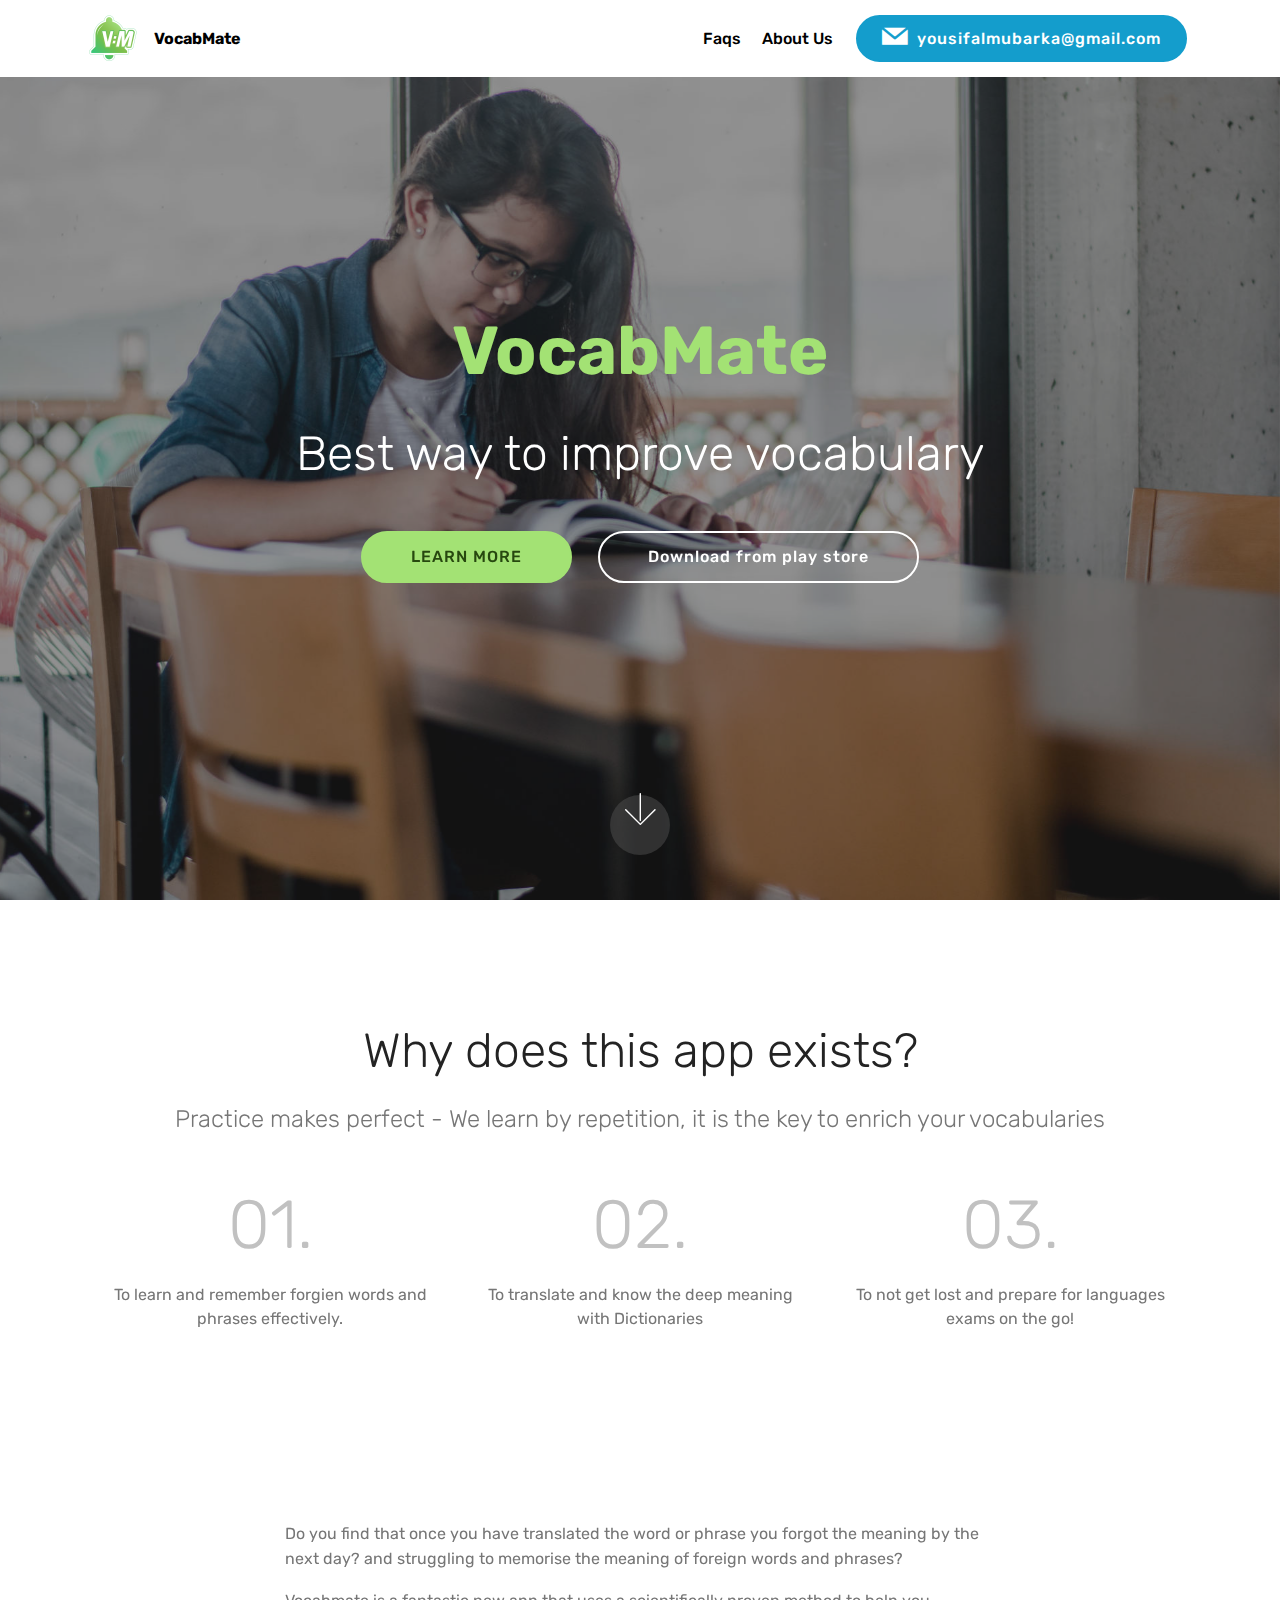
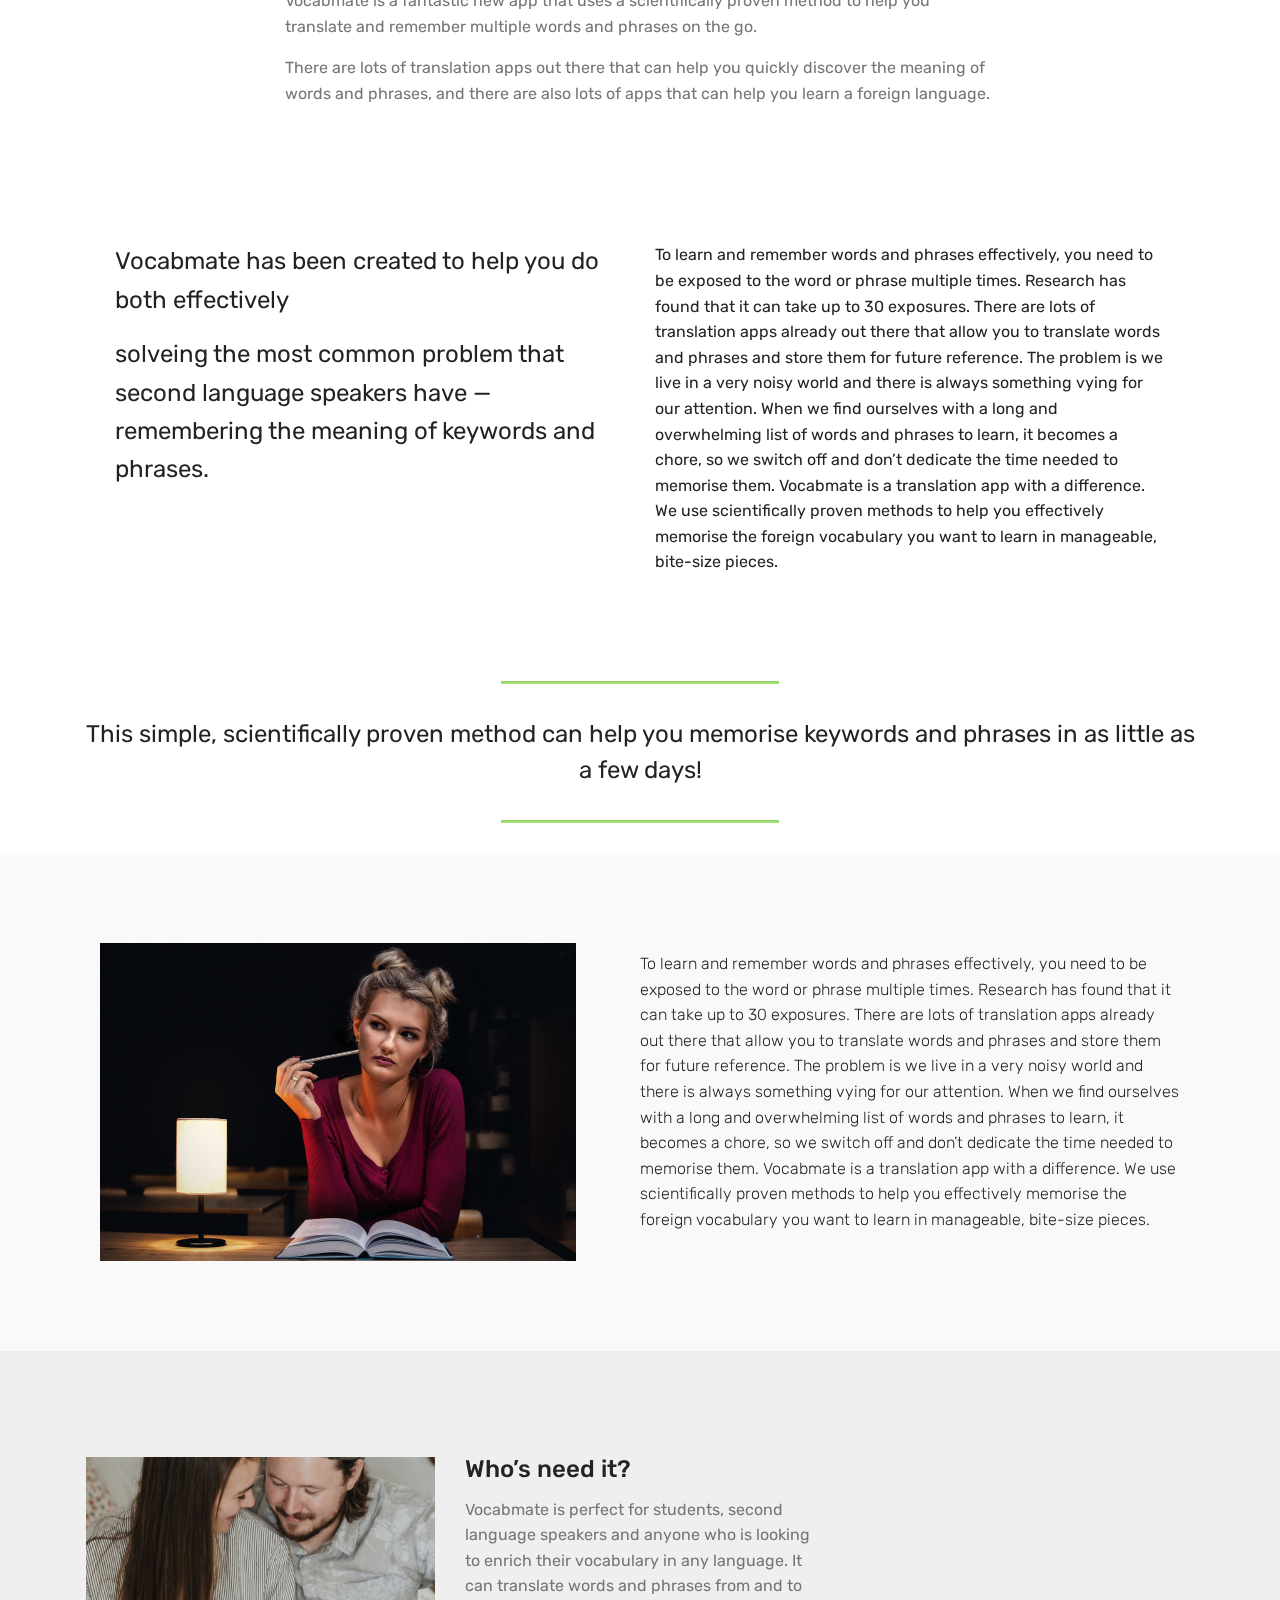
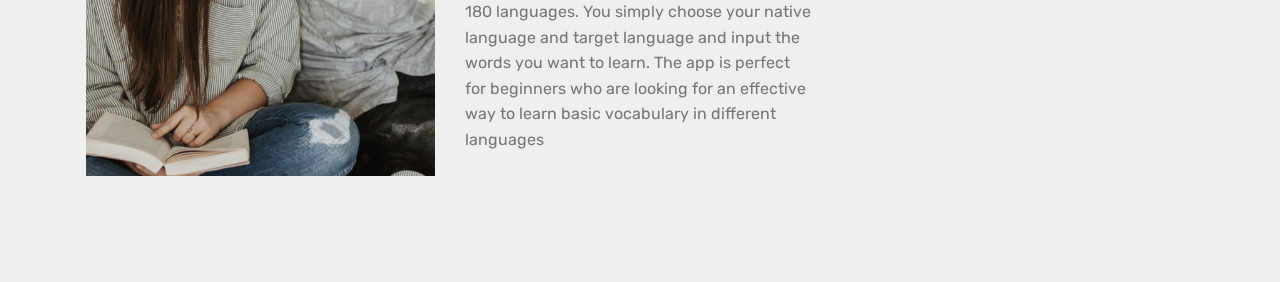
==== index.html @ afb1852d "create github pages" ====
<!DOCTYPE html>
<html  >
<head>
  <!-- Site made with Mobirise Website Builder v4.10.1, https://mobirise.com -->
  <meta charset="UTF-8">
  <meta http-equiv="X-UA-Compatible" content="IE=edge">
  <meta name="generator" content="Mobirise v4.10.1, mobirise.com">
  <meta name="viewport" content="width=device-width, initial-scale=1, minimum-scale=1">
  <link rel="shortcut icon" href="assets/images/newlogo-2-128x128.png" type="image/x-icon">
  <meta name="description" content="Translate faster, learn English phrases & basic vocabulary of any language">
  
  <title>VocabMate: Best way to improve vocabulary</title>
  <link rel="stylesheet" href="assets/web/assets/mobirise-icons/mobirise-icons.css">
  <link rel="stylesheet" href="assets/tether/tether.min.css">
  <link rel="stylesheet" href="assets/bootstrap/css/bootstrap.min.css">
  <link rel="stylesheet" href="assets/bootstrap/css/bootstrap-grid.min.css">
  <link rel="stylesheet" href="assets/bootstrap/css/bootstrap-reboot.min.css">
  <link rel="stylesheet" href="assets/socicon/css/styles.css">
  <link rel="stylesheet" href="assets/dropdown/css/style.css">
  <link rel="stylesheet" href="assets/theme/css/style.css">
  <link rel="stylesheet" href="assets/mobirise/css/mbr-additional.css" type="text/css">
  
  
  
</head>
<body>

<!-- Google Analytics -->
<!-- Global site tag (gtag.js) - Google Analytics -->
<script async src="https://www.googletagmanager.com/gtag/js?id=UA-137379575-2"></script>
<script>
  window.dataLayer = window.dataLayer || [];
  function gtag(){dataLayer.push(arguments);}
  gtag('js', new Date());

  gtag('config', 'UA-137379575-2');
</script>

<!-- Facebook Pixel Code -->
<script>
  !function(f,b,e,v,n,t,s)
  {if(f.fbq)return;n=f.fbq=function(){n.callMethod?
  n.callMethod.apply(n,arguments):n.queue.push(arguments)};
  if(!f._fbq)f._fbq=n;n.push=n;n.loaded=!0;n.version='2.0';
  n.queue=[];t=b.createElement(e);t.async=!0;
  t.src=v;s=b.getElementsByTagName(e)[0];
  s.parentNode.insertBefore(t,s)}(window, document,'script',
  'https://connect.facebook.net/en_US/fbevents.js');
  fbq('init', '296593367903363');
  fbq('track', 'PageView');
</script>
<noscript><img height="1" width="1" style="display:none"
  src="https://www.facebook.com/tr?id=296593367903363&ev=PageView&noscript=1"
/></noscript>
<!-- End Facebook Pixel Code -->
<!-- /Google Analytics -->


  <section class="menu cid-rrPSeoDRqr" once="menu" id="menu2-1">

    

    <nav class="navbar navbar-expand beta-menu navbar-dropdown align-items-center navbar-fixed-top navbar-toggleable-sm">
        <button class="navbar-toggler navbar-toggler-right" type="button" data-toggle="collapse" data-target="#navbarSupportedContent" aria-controls="navbarSupportedContent" aria-expanded="false" aria-label="Toggle navigation">
            <div class="hamburger">
                <span></span>
                <span></span>
                <span></span>
                <span></span>
            </div>
        </button>
        <div class="menu-logo">
            <div class="navbar-brand">
                <span class="navbar-logo">
                    <a href="https://mobirise.co">
                        <img src="assets/images/newlogo-2-122x122.png" alt="Mobirise" title="" style="height: 3.8rem;">
                    </a>
                </span>
                <span class="navbar-caption-wrap"><a class="navbar-caption text-black display-4" href="https://mobirise.co">VocabMate</a></span>
            </div>
        </div>
        <div class="collapse navbar-collapse" id="navbarSupportedContent">
            <ul class="navbar-nav nav-dropdown" data-app-modern-menu="true"><li class="nav-item">
                    <a class="nav-link link text-black display-4" href="https://mobirise.co">Faqs</a>
                </li>
                <li class="nav-item">
                    <a class="nav-link link text-black display-4" href="https://mobirise.co">
                        About Us
                    </a>
                </li></ul>
            <div class="navbar-buttons mbr-section-btn"><a class="btn btn-sm btn-primary display-4" href="tel:+1-234-567-8901"><span class="socicon socicon-mail mbr-iconfont mbr-iconfont-btn"></span>
                    
                    yousifalmubarka@gmail.com</a></div>
        </div>
    </nav>
</section>

<section class="engine"><a href="https://mobirise.info/x">css templates</a></section><section class="cid-rrPScgu61J mbr-fullscreen mbr-parallax-background" id="header2-0">

    

    <div class="mbr-overlay" style="opacity: 0.5; background-color: rgb(35, 35, 35);"></div>

    <div class="container align-center">
        <div class="row justify-content-md-center">
            <div class="mbr-white col-md-10">
                <h1 class="mbr-section-title mbr-bold pb-3 mbr-fonts-style display-1">
                    VocabMate</h1>
                
                <p class="mbr-text pb-3 mbr-fonts-style display-2">Best way to improve vocabulary</p>
                <div class="mbr-section-btn"><a class="btn btn-md btn-secondary display-4" href="index.html#counters6-2">LEARN MORE</a> 
                    <a class="btn btn-md btn-white-outline display-4" href="https://play.google.com/store/apps/details?id=mubareka.com.wordsmemorization">Download from play store</a></div>
            </div>
        </div>
    </div>
    <div class="mbr-arrow hidden-sm-down" aria-hidden="true">
        <a href="#next">
            <i class="mbri-down mbr-iconfont"></i>
        </a>
    </div>
</section>

<section class="counters6 counters cid-rrPTfVZOiH" id="counters6-2">

    

    

    <div class="container pt-4 mt-2">
        <h2 class="mbr-section-title pb-3 align-center mbr-fonts-style display-2">Why does this app exists?</h2>
        <h3 class="mbr-section-subtitle pb-5 align-center mbr-fonts-style display-5">Practice makes perfect - We learn by repetition, it is the key to enrich your vocabularies</h3>
        <div>
                <div class="cards-container">
                    <div class="card col-12 col-md-6 col-lg-4 pb-md-4">
                        <div class="panel-item align-center">
                            <div class="card-img pb-3">
                                <h3 class="img-text mbr-fonts-style display-1">01.</h3>
                            </div>
                            <div class="card-text">
                                
                                <p class="mbr-content-text mbr-fonts-style display-7">
                                    To learn and remember forgien words and phrases effectively.</p>
                            </div>
                        </div>
                    </div>
                    <div class="card col-12 col-md-6 col-lg-4 pb-md-4">
                        <div class="panel-item align-center">
                            <div class="card-img pb-3">
                                <h3 class="img-text mbr-fonts-style display-1">02.</h3>
                            </div>
                            <div class="card-text">
                                
                                <p class="mbr-content-text mbr-fonts-style display-7">
                                    To translate and know the deep meaning<br>with Dictionaries</p>
                            </div>
                        </div>
                    </div>
                    <div class="card col-12 col-md-6 col-lg-4 last-child">
                        <div class="panel-item align-center">
                            <div class="card-img pb-3">
                                <h3 class="img-text mbr-fonts-style display-1">03.</h3>
                            </div>
                            <div class="card-text">
                                
                                <p class="mbr-content-text mbr-fonts-style display-7">
                                        To not get lost and prepare for languages exams on the go!</p>
                            </div>
                        </div>
                    </div>
                    
                </div>
            </div>
    </div>
</section>

<section class="mbr-section article content1 cid-rrPVgdJCgh" id="content1-5">
    
     

    <div class="container">
        <div class="media-container-row">
            <div class="mbr-text col-12 mbr-fonts-style display-7 col-md-8"><p>Do you find that once you have translated the word or phrase you forgot the meaning by the next day? and struggling to memorise the meaning of foreign words and phrases?
</p><p><span style="font-size: 1rem;">Vocabmate is a fantastic new app that uses a scientifically proven method to help you translate and remember multiple words and phrases on the go.&nbsp;</span><br></p><p><span style="font-size: 1rem;">There are lots of translation apps out there that can help you quickly discover the meaning of words and phrases, and there are also lots of apps that can help you learn a foreign language.</span><br></p></div>
        </div>
    </div>
</section>

<section class="mbr-section article content3 cid-rrPV7angX1" id="content3-4">
      
     

    <div class="container">
        <div class="media-container-row">
            <div class="row col-12 col-md-12">
                <div class="col-12 mbr-text mbr-fonts-style col-md-6 display-5">
                     <p>Vocabmate has been created to help you do both effectively</p><p>solveing the most common problem that second language speakers have — remembering the meaning of keywords and phrases.</p>
                </div>
                <div class="col-12 mbr-text mbr-fonts-style display-7 col-md-6">
                     <p>To learn and remember words and phrases effectively, you need to be exposed to the word or phrase multiple times. Research has found that it can take up to 30 exposures. There are lots of translation apps already out there that allow you to translate words and phrases and store them for future reference. The problem is we live in a very noisy world and there is always something vying for our attention. When we find ourselves with a long and overwhelming list of words and phrases to learn, it becomes a chore, so we switch off and don’t dedicate the time needed to memorise them. Vocabmate is a translation app with a difference. We use scientifically proven methods to help you effectively memorise the foreign vocabulary you want to learn in manageable, bite-size pieces.</p>
                </div>
                
            </div>
        </div>
    </div>
</section>

<section class="mbr-section article content9 cid-rrPWnDXiAN" id="content9-6">
    
     

    <div class="container">
        <div class="inner-container" style="width: 100%;">
            <hr class="line" style="width: 25%;">
            <div class="section-text align-center mbr-fonts-style display-5">This simple, scientifically proven method can help you memorise keywords and phrases in as little as a few days!</div>
            <hr class="line" style="width: 25%;">
        </div>
        </div>
</section>

<section class="services2 cid-rrPWUv7jaE" id="services2-8">
    <!---->
    
    <!---->
    <!--Overlay-->
    
    <!--Container-->
    <div class="container">
        <div class="col-md-12">
            <div class="media-container-row">
                <div class="mbr-figure" style="width: 50%;">
                    <img src="assets/images/andrey-zvyagintsev-1330872-unsplash-952x635.jpg" alt="Mobirise" title="">
                </div>
                <div class="align-left aside-content">
                    
                    <div class="mbr-section-text">
                        <p class="mbr-text text1 pt-2 mbr-light mbr-fonts-style display-7">
                            To learn and remember words and phrases effectively, you need to be exposed to the word or phrase multiple times. Research has found that it can take up to 30 exposures. There are lots of translation apps already out there that allow you to translate words and phrases and store them for future reference. The problem is we live in a very noisy world and there is always something vying for our attention. When we find ourselves with a long and overwhelming list of words and phrases to learn, it becomes a chore, so we switch off and don’t dedicate the time needed to memorise them. Vocabmate is a translation app with a difference. We use scientifically proven methods to help you effectively memorise the foreign vocabulary you want to learn in manageable, bite-size pieces.
                        </p>
                        
                    </div>
                    <!--Btn-->
                    
                </div>
            </div>
        </div>
    </div>
</section>

<section class="services4 cid-rrPXh51bYm" xmlns="http://www.w3.org/1999/html" id="services4-9">
    <!---->
    
    <!---->
    <!--Overlay-->
    
    <!--Container-->
    <div class="container">
        <div class="row">
            <!--Card-1-->
            <div class="card p-3 col-12">
                <div class="card-wrapper media-container-row media-container-row">
                    <div class="card-box">
                        <div class="row">
                            <div class="col-12 col-md-12 col-lg-4">
                                <div class="wrapper">
                                    <!--Image-->
                                    <div class="mbr-figure" style="width: 100%;">
                                        <img src="assets/images/s-a-r-a-h-s-h-a-r-p-973510-unsplash-1-698x1051.jpg" alt="Mobirise" title="">
                                    </div>
                                </div>
                            </div>
                            <div class="col-12 col-md-7 col-lg-4">
                                <div class="wrapper col-left">
                                    <!--Title-->
                                    <h4 class="card-title mbr-fonts-style display-5">Who’s need it?</h4>
                                    <!--Subtitle-->
                                    <p class="mbr-text mbr-fonts-style pt-3 display-7">
                                        Vocabmate is perfect for students, second language speakers and anyone who is looking to enrich their vocabulary in any language. It can translate words and phrases from and to 180 languages. You simply choose your native language and target language and input the words you want to learn. The app is perfect for beginners who are looking for an effective way to learn basic vocabulary in different languages
                                    </p>
                                </div>
                            </div>
                            <div class="col-12 col-md-5 col-lg-4">
                                <div class="wrapper border_wrapper">
                                    <!--Cost-->
                                    
                                    <!--Btn-->
                                    
                                </div>
                            </div>
                        </div>
                    </div>
                </div>
            </div>
            <!--Card-2-->
            
            <!--Card-3-->
            
        </div>
    </div>
</section>


  <script src="assets/web/assets/jquery/jquery.min.js"></script>
  <script src="assets/popper/popper.min.js"></script>
  <script src="assets/tether/tether.min.js"></script>
  <script src="assets/bootstrap/js/bootstrap.min.js"></script>
  <script src="assets/smoothscroll/smooth-scroll.js"></script>
  <script src="assets/touchswipe/jquery.touch-swipe.min.js"></script>
  <script src="assets/parallax/jarallax.min.js"></script>
  <script src="assets/viewportchecker/jquery.viewportchecker.js"></script>
  <script src="assets/dropdown/js/script.min.js"></script>
  <script src="assets/theme/js/script.js"></script>
  
  
</body>
</html>
---- assets/web/assets/mobirise-icons/mobirise-icons.css ----
@font-face {
  font-family: 'MobiriseIcons';
  src:  url('mobirise-icons.eot?spat4u');
  src:  url('mobirise-icons.eot?spat4u#iefix') format('embedded-opentype'),
    url('mobirise-icons.ttf?spat4u') format('truetype'),
    url('mobirise-icons.woff?spat4u') format('woff'),
    url('mobirise-icons.svg?spat4u#MobiriseIcons') format('svg');
  font-weight: normal;
  font-style: normal;
}

[class^="mbri-"], [class*=" mbri-"] {
  /* use !important to prevent issues with browser extensions that change fonts */
  font-family: MobiriseIcons !important;
  speak: none;
  font-style: normal;
  font-weight: normal;
  font-variant: normal;
  text-transform: none;
  line-height: 1;

  /* Better Font Rendering =========== */
  -webkit-font-smoothing: antialiased;
  -moz-osx-font-smoothing: grayscale;
}

.mbri-add-submenu:before {
  content: "\e900";
}
.mbri-alert:before {
  content: "\e901";
}
.mbri-align-center:before {
  content: "\e902";
}
.mbri-align-justify:before {
  content: "\e903";
}
.mbri-align-left:before {
  content: "\e904";
}
.mbri-align-right:before {
  content: "\e905";
}
.mbri-android:before {
  content: "\e906";
}
.mbri-apple:before {
  content: "\e907";
}
.mbri-arrow-down:before {
  content: "\e908";
}
.mbri-arrow-next:before {
  content: "\e909";
}
.mbri-arrow-prev:before {
  content: "\e90a";
}
.mbri-arrow-up:before {
  content: "\e90b";
}
.mbri-bold:before {
  content: "\e90c";
}
.mbri-bookmark:before {
  content: "\e90d";
}
.mbri-bootstrap:before {
  content: "\e90e";
}
.mbri-briefcase:before {
  content: "\e90f";
}
.mbri-browse:before {
  content: "\e910";
}
.mbri-bulleted-list:before {
  content: "\e911";
}
.mbri-calendar:before {
  content: "\e912";
}
.mbri-camera:before {
  content: "\e913";
}
.mbri-cart-add:before {
  content: "\e914";
}
.mbri-cart-full:before {
  content: "\e915";
}
.mbri-cash:before {
  content: "\e916";
}
.mbri-change-style:before {
  content: "\e917";
}
.mbri-chat:before {
  content: "\e918";
}
.mbri-clock:before {
  content: "\e919";
}
.mbri-close:before {
  content: "\e91a";
}
.mbri-cloud:before {
  content: "\e91b";
}
.mbri-code:before {
  content: "\e91c";
}
.mbri-contact-form:before {
  content: "\e91d";
}
.mbri-credit-card:before {
  content: "\e91e";
}
.mbri-cursor-click:before {
  content: "\e91f";
}
.mbri-cust-feedback:before {
  content: "\e920";
}
.mbri-database:before {
  content: "\e921";
}
.mbri-delivery:before {
  content: "\e922";
}
.mbri-desktop:before {
  content: "\e923";
}
.mbri-devices:before {
  content: "\e924";
}
.mbri-down:before {
  content: "\e925";
}
.mbri-download:before {
  content: "\e989";
}
.mbri-drag-n-drop:before {
  content: "\e927";
}
.mbri-drag-n-drop2:before {
  content: "\e928";
}
.mbri-edit:before {
  content: "\e929";
}
.mbri-edit2:before {
  content: "\e92a";
}
.mbri-error:before {
  content: "\e92b";
}
.mbri-extension:before {
  content: "\e92c";
}
.mbri-features:before {
  content: "\e92d";
}
.mbri-file:before {
  content: "\e92e";
}
.mbri-flag:before {
  content: "\e92f";
}
.mbri-folder:before {
  content: "\e930";
}
.mbri-gift:before {
  content: "\e931";
}
.mbri-github:before {
  content: "\e932";
}
.mbri-globe:before {
  content: "\e933";
}
.mbri-globe-2:before {
  content: "\e934";
}
.mbri-growing-chart:before {
  content: "\e935";
}
.mbri-hearth:before {
  content: "\e936";
}
.mbri-help:before {
  content: "\e937";
}
.mbri-home:before {
  content: "\e938";
}
.mbri-hot-cup:before {
  content: "\e939";
}
.mbri-idea:before {
  content: "\e93a";
}
.mbri-image-gallery:before {
  content: "\e93b";
}
.mbri-image-slider:before {
  content: "\e93c";
}
.mbri-info:before {
  content: "\e93d";
}
.mbri-italic:before {
  content: "\e93e";
}
.mbri-key:before {
  content: "\e93f";
}
.mbri-laptop:before {
  content: "\e940";
}
.mbri-layers:before {
  content: "\e941";
}
.mbri-left-right:before {
  content: "\e942";
}
.mbri-left:before {
  content: "\e943";
}
.mbri-letter:before {
  content: "\e944";
}
.mbri-like:before {
  content: "\e945";
}
.mbri-link:before {
  content: "\e946";
}
.mbri-lock:before {
  content: "\e947";
}
.mbri-login:before {
  content: "\e948";
}
.mbri-logout:before {
  content: "\e949";
}
.mbri-magic-stick:before {
  content: "\e94a";
}
.mbri-map-pin:before {
  content: "\e94b";
}
.mbri-menu:before {
  content: "\e94c";
}
.mbri-mobile:before {
  content: "\e94d";
}
.mbri-mobile2:before {
  content: "\e94e";
}
.mbri-mobirise:before {
  content: "\e94f";
}
.mbri-more-horizontal:before {
  content: "\e950";
}
.mbri-more-vertical:before {
  content: "\e951";
}
.mbri-music:before {
  content: "\e952";
}
.mbri-new-file:before {
  content: "\e953";
}
.mbri-numbered-list:before {
  content: "\e954";
}
.mbri-opened-folder:before {
  content: "\e955";
}
.mbri-pages:before {
  content: "\e956";
}
.mbri-paper-plane:before {
  content: "\e957";
}
.mbri-paperclip:before {
  content: "\e958";
}
.mbri-photo:before {
  content: "\e959";
}
.mbri-photos:before {
  content: "\e95a";
}
.mbri-pin:before {
  content: "\e95b";
}
.mbri-play:before {
  content: "\e95c";
}
.mbri-plus:before {
  content: "\e95d";
}
.mbri-preview:before {
  content: "\e95e";
}
.mbri-print:before {
  content: "\e95f";
}
.mbri-protect:before {
  content: "\e960";
}
.mbri-question:before {
  content: "\e961";
}
.mbri-quote-left:before {
  content: "\e962";
}
.mbri-quote-right:before {
  content: "\e963";
}
.mbri-refresh:before {
  content: "\e964";
}
.mbri-responsive:before {
  content: "\e965";
}
.mbri-right:before {
  content: "\e966";
}
.mbri-rocket:before {
  content: "\e967";
}
.mbri-sad-face:before {
  content: "\e968";
}
.mbri-sale:before {
  content: "\e969";
}
.mbri-save:before {
  content: "\e96a";
}
.mbri-search:before {
  content: "\e96b";
}
.mbri-setting:before {
  content: "\e96c";
}
.mbri-setting2:before {
  content: "\e96d";
}
.mbri-setting3:before {
  content: "\e96e";
}
.mbri-share:before {
  content: "\e96f";
}
.mbri-shopping-bag:before {
  content: "\e970";
}
.mbri-shopping-basket:before {
  content: "\e971";
}
.mbri-shopping-cart:before {
  content: "\e972";
}
.mbri-sites:before {
  content: "\e973";
}
.mbri-smile-face:before {
  content: "\e974";
}
.mbri-speed:before {
  content: "\e975";
}
.mbri-star:before {
  content: "\e976";
}
.mbri-success:before {
  content: "\e977";
}
.mbri-sun:before {
  content: "\e978";
}
.mbri-sun2:before {
  content: "\e979";
}
.mbri-tablet:before {
  content: "\e97a";
}
.mbri-tablet-vertical:before {
  content: "\e97b";
}
.mbri-target:before {
  content: "\e97c";
}
.mbri-timer:before {
  content: "\e97d";
}
.mbri-to-ftp:before {
  content: "\e97e";
}
.mbri-to-local-drive:before {
  content: "\e97f";
}
.mbri-touch-swipe:before {
  content: "\e980";
}
.mbri-touch:before {
  content: "\e981";
}
.mbri-trash:before {
  content: "\e982";
}
.mbri-underline:before {
  content: "\e983";
}
.mbri-unlink:before {
  content: "\e984";
}
.mbri-unlock:before {
  content: "\e985";
}
.mbri-up-down:before {
  content: "\e986";
}
.mbri-up:before {
  content: "\e987";
}
.mbri-update:before {
  content: "\e988";
}
.mbri-upload:before {
 content: "\e926"; 
}
.mbri-user:before {
  content: "\e98a";
}
.mbri-user2:before {
  content: "\e98b";
}
.mbri-users:before {
  content: "\e98c";
}
.mbri-video:before {
  content: "\e98d";
}
.mbri-video-play:before {
  content: "\e98e";
}
.mbri-watch:before {
  content: "\e98f";
}
.mbri-website-theme:before {
  content: "\e990";
}
.mbri-wifi:before {
  content: "\e991";
}
.mbri-windows:before {
  content: "\e992";
}
.mbri-zoom-out:before {
  content: "\e993";
}
.mbri-redo:before {
  content: "\e994";
}
.mbri-undo:before {
  content: "\e995";
}
---- assets/socicon/css/styles.css ----
@charset "UTF-8";

@font-face {
  font-family: "socicon";
  src:url("../fonts/socicon.eot");
  src:url("../fonts/socicon.eot?#iefix") format("embedded-opentype"),
    url("../fonts/socicon.woff") format("woff"),
    url("../fonts/socicon.ttf") format("truetype"),
    url("../fonts/socicon.svg#socicon") format("svg");
  font-weight: normal;
  font-style: normal;

}

[data-icon]:before {
  font-family: "socicon" !important;
  content: attr(data-icon);
  font-style: normal !important;
  font-weight: normal !important;
  font-variant: normal !important;
  text-transform: none !important;
  speak: none;
  line-height: 1;
  -webkit-font-smoothing: antialiased;
  -moz-osx-font-smoothing: grayscale;
}

[class^="socicon-"]:before,
[class*=" socicon-"]:before {
  font-family: "socicon" !important;
  font-style: normal !important;
  font-weight: normal !important;
  font-variant: normal !important;
  text-transform: none !important;
  speak: none;
  line-height: 1;
  -webkit-font-smoothing: antialiased;
  -moz-osx-font-smoothing: grayscale;
}

.socicon-modelmayhem:before {
  content: "\e000";
}
.socicon-mixcloud:before {
  content: "\e001";
}
.socicon-drupal:before {
  content: "\e002";
}
.socicon-swarm:before {
  content: "\e003";
}
.socicon-istock:before {
  content: "\e004";
}
.socicon-yammer:before {
  content: "\e005";
}
.socicon-ello:before {
  content: "\e006";
}
.socicon-stackoverflow:before {
  content: "\e007";
}
.socicon-persona:before {
  content: "\e008";
}
.socicon-triplej:before {
  content: "\e009";
}
.socicon-houzz:before {
  content: "\e00a";
}
.socicon-rss:before {
  content: "\e00b";
}
.socicon-paypal:before {
  content: "\e00c";
}
.socicon-odnoklassniki:before {
  content: "\e00d";
}
.socicon-airbnb:before {
  content: "\e00e";
}
.socicon-periscope:before {
  content: "\e00f";
}
.socicon-outlook:before {
  content: "\e010";
}
.socicon-coderwall:before {
  content: "\e011";
}
.socicon-tripadvisor:before {
  content: "\e012";
}
.socicon-appnet:before {
  content: "\e013";
}
.socicon-goodreads:before {
  content: "\e014";
}
.socicon-tripit:before {
  content: "\e015";
}
.socicon-lanyrd:before {
  content: "\e016";
}
.socicon-slideshare:before {
  content: "\e017";
}
.socicon-buffer:before {
  content: "\e018";
}
.socicon-disqus:before {
  content: "\e019";
}
.socicon-vkontakte:before {
  content: "\e01a";
}
.socicon-whatsapp:before {
  content: "\e01b";
}
.socicon-patreon:before {
  content: "\e01c";
}
.socicon-storehouse:before {
  content: "\e01d";
}
.socicon-pocket:before {
  content: "\e01e";
}
.socicon-mail:before {
  content: "\e01f";
}
.socicon-blogger:before {
  content: "\e020";
}
.socicon-technorati:before {
  content: "\e021";
}
.socicon-reddit:before {
  content: "\e022";
}
.socicon-dribbble:before {
  content: "\e023";
}
.socicon-stumbleupon:before {
  content: "\e024";
}
.socicon-digg:before {
  content: "\e025";
}
.socicon-envato:before {
  content: "\e026";
}
.socicon-behance:before {
  content: "\e027";
}
.socicon-delicious:before {
  content: "\e028";
}
.socicon-deviantart:before {
  content: "\e029";
}
.socicon-forrst:before {
  content: "\e02a";
}
.socicon-play:before {
  content: "\e02b";
}
.socicon-zerply:before {
  content: "\e02c";
}
.socicon-wikipedia:before {
  content: "\e02d";
}
.socicon-apple:before {
  content: "\e02e";
}
.socicon-flattr:before {
  content: "\e02f";
}
.socicon-github:before {
  content: "\e030";
}
.socicon-renren:before {
  content: "\e031";
}
.socicon-friendfeed:before {
  content: "\e032";
}
.socicon-newsvine:before {
  content: "\e033";
}
.socicon-identica:before {
  content: "\e034";
}
.socicon-bebo:before {
  content: "\e035";
}
.socicon-zynga:before {
  content: "\e036";
}
.socicon-steam:before {
  content: "\e037";
}
.socicon-xbox:before {
  content: "\e038";
}
.socicon-windows:before {
  content: "\e039";
}
.socicon-qq:before {
  content: "\e03a";
}
.socicon-douban:before {
  content: "\e03b";
}
.socicon-meetup:before {
  content: "\e03c";
}
.socicon-playstation:before {
  content: "\e03d";
}
.socicon-android:before {
  content: "\e03e";
}
.socicon-snapchat:before {
  content: "\e03f";
}
.socicon-twitter:before {
  content: "\e040";
}
.socicon-facebook:before {
  content: "\e041";
}
.socicon-googleplus:before {
  content: "\e042";
}
.socicon-pinterest:before {
  content: "\e043";
}
.socicon-foursquare:before {
  content: "\e044";
}
.socicon-yahoo:before {
  content: "\e045";
}
.socicon-skype:before {
  content: "\e046";
}
.socicon-yelp:before {
  content: "\e047";
}
.socicon-feedburner:before {
  content: "\e048";
}
.socicon-linkedin:before {
  content: "\e049";
}
.socicon-viadeo:before {
  content: "\e04a";
}
.socicon-xing:before {
  content: "\e04b";
}
.socicon-myspace:before {
  content: "\e04c";
}
.socicon-soundcloud:before {
  content: "\e04d";
}
.socicon-spotify:before {
  content: "\e04e";
}
.socicon-grooveshark:before {
  content: "\e04f";
}
.socicon-lastfm:before {
  content: "\e050";
}
.socicon-youtube:before {
  content: "\e051";
}
.socicon-vimeo:before {
  content: "\e052";
}
.socicon-dailymotion:before {
  content: "\e053";
}
.socicon-vine:before {
  content: "\e054";
}
.socicon-flickr:before {
  content: "\e055";
}
.socicon-500px:before {
  content: "\e056";
}
.socicon-wordpress:before {
  content: "\e058";
}
.socicon-tumblr:before {
  content: "\e059";
}
.socicon-twitch:before {
  content: "\e05a";
}
.socicon-8tracks:before {
  content: "\e05b";
}
.socicon-amazon:before {
  content: "\e05c";
}
.socicon-icq:before {
  content: "\e05d";
}
.socicon-smugmug:before {
  content: "\e05e";
}
.socicon-ravelry:before {
  content: "\e05f";
}
.socicon-weibo:before {
  content: "\e060";
}
.socicon-baidu:before {
  content: "\e061";
}
.socicon-angellist:before {
  content: "\e062";
}
.socicon-ebay:before {
  content: "\e063";
}
.socicon-imdb:before {
  content: "\e064";
}
.socicon-stayfriends:before {
  content: "\e065";
}
.socicon-residentadvisor:before {
  content: "\e066";
}
.socicon-google:before {
  content: "\e067";
}
.socicon-yandex:before {
  content: "\e068";
}
.socicon-sharethis:before {
  content: "\e069";
}
.socicon-bandcamp:before {
  content: "\e06a";
}
.socicon-itunes:before {
  content: "\e06b";
}
.socicon-deezer:before {
  content: "\e06c";
}
.socicon-telegram:before {
  content: "\e06e";
}
.socicon-openid:before {
  content: "\e06f";
}
.socicon-amplement:before {
  content: "\e070";
}
.socicon-viber:before {
  content: "\e071";
}
.socicon-zomato:before {
  content: "\e072";
}
.socicon-draugiem:before {
  content: "\e074";
}
.socicon-endomodo:before {
  content: "\e075";
}
.socicon-filmweb:before {
  content: "\e076";
}
.socicon-stackexchange:before {
  content: "\e077";
}
.socicon-wykop:before {
  content: "\e078";
}
.socicon-teamspeak:before {
  content: "\e079";
}
.socicon-teamviewer:before {
  content: "\e07a";
}
.socicon-ventrilo:before {
  content: "\e07b";
}
.socicon-younow:before {
  content: "\e07c";
}
.socicon-raidcall:before {
  content: "\e07d";
}
.socicon-mumble:before {
  content: "\e07e";
}
.socicon-medium:before {
  content: "\e06d";
}
.socicon-bebee:before {
  content: "\e07f";
}
.socicon-hitbox:before {
  content: "\e080";
}
.socicon-reverbnation:before {
  content: "\e081";
}
.socicon-formulr:before {
  content: "\e082";
}
.socicon-instagram:before {
  content: "\e057";
}
.socicon-battlenet:before {
  content: "\e083";
}
.socicon-chrome:before {
  content: "\e084";
}
.socicon-discord:before {
  content: "\e086";
}
.socicon-issuu:before {
  content: "\e087";
}
.socicon-macos:before {
  content: "\e088";
}
.socicon-firefox:before {
  content: "\e089";
}
.socicon-opera:before {
  content: "\e08d";
}
.socicon-keybase:before {
  content: "\e090";
}
.socicon-alliance:before {
  content: "\e091";
}
.socicon-livejournal:before {
  content: "\e092";
}
.socicon-googlephotos:before {
  content: "\e093";
}
.socicon-horde:before {
  content: "\e094";
}
.socicon-etsy:before {
  content: "\e095";
}
.socicon-zapier:before {
  content: "\e096";
}
.socicon-google-scholar:before {
  content: "\e097";
}
.socicon-researchgate:before {
  content: "\e098";
}
.socicon-wechat:before {
  content: "\e099";
}
.socicon-strava:before {
  content: "\e09a";
}
.socicon-line:before {
  content: "\e09b";
}
.socicon-lyft:before {
  content: "\e09c";
}
.socicon-uber:before {
  content: "\e09d";
}
.socicon-songkick:before {
  content: "\e09e";
}
.socicon-viewbug:before {
  content: "\e09f";
}
.socicon-googlegroups:before {
  content: "\e0a0";
}
.socicon-quora:before {
  content: "\e073";
}
.socicon-diablo:before {
  content: "\e085";
}
.socicon-blizzard:before {
  content: "\e0a1";
}
.socicon-hearthstone:before {
  content: "\e08b";
}
.socicon-heroes:before {
  content: "\e08a";
}
.socicon-overwatch:before {
  content: "\e08c";
}
.socicon-warcraft:before {
  content: "\e08e";
}
.socicon-starcraft:before {
  content: "\e08f";
}
.socicon-beam:before {
  content: "\e0a2";
}
.socicon-curse:before {
  content: "\e0a3";
}
.socicon-player:before {
  content: "\e0a4";
}
.socicon-streamjar:before {
  content: "\e0a5";
}
.socicon-nintendo:before {
  content: "\e0a6";
}
.socicon-hellocoton:before {
  content: "\e0a7";
}
---- assets/dropdown/css/style.css ----
.navbar-dropdown {
  left: 0;
  padding: 0;
  position: absolute;
  right: 0;
  top: 0;
  transition: all 0.45s ease;
  z-index: 1030;
  background: #282828; }
  .navbar-dropdown .navbar-logo {
    margin-right: 0.8rem;
    transition: margin 0.3s ease-in-out;
    vertical-align: middle; }
    .navbar-dropdown .navbar-logo img {
      height: 3.125rem;
      transition: all 0.3s ease-in-out; }
    .navbar-dropdown .navbar-logo.mbr-iconfont {
      font-size: 3.125rem;
      line-height: 3.125rem; }
  .navbar-dropdown .navbar-caption {
    font-weight: 700;
    white-space: normal;
    vertical-align: -4px;
    line-height: 3.125rem !important; }
    .navbar-dropdown .navbar-caption, .navbar-dropdown .navbar-caption:hover {
      color: inherit;
      text-decoration: none; }
  .navbar-dropdown .mbr-iconfont + .navbar-caption {
    vertical-align: -1px; }
  .navbar-dropdown.navbar-fixed-top {
    position: fixed; }
  .navbar-dropdown .navbar-brand span {
    vertical-align: -4px; }
  .navbar-dropdown.bg-color.transparent {
    background: none; }
  .navbar-dropdown.navbar-short .navbar-brand {
    padding: 0.625rem 0; }
    .navbar-dropdown.navbar-short .navbar-brand span {
      vertical-align: -1px; }
  .navbar-dropdown.navbar-short .navbar-caption {
    line-height: 2.375rem !important;
    vertical-align: -2px; }
  .navbar-dropdown.navbar-short .navbar-logo {
    margin-right: 0.5rem; }
    .navbar-dropdown.navbar-short .navbar-logo img {
      height: 2.375rem; }
    .navbar-dropdown.navbar-short .navbar-logo.mbr-iconfont {
      font-size: 2.375rem;
      line-height: 2.375rem; }
  .navbar-dropdown.navbar-short .mbr-table-cell {
    height: 3.625rem; }
  .navbar-dropdown .navbar-close {
    left: 0.6875rem;
    position: fixed;
    top: 0.75rem;
    z-index: 1000; }
  .navbar-dropdown .hamburger-icon {
    content: "";
    display: inline-block;
    vertical-align: middle;
    width: 16px;
    -webkit-box-shadow: 0 -6px 0 1px #282828,0 0 0 1px #282828,0 6px 0 1px #282828;
    -moz-box-shadow: 0 -6px 0 1px #282828,0 0 0 1px #282828,0 6px 0 1px #282828;
    box-shadow: 0 -6px 0 1px #282828,0 0 0 1px #282828,0 6px 0 1px #282828; }

.dropdown-menu .dropdown-toggle[data-toggle="dropdown-submenu"]::after {
  border-bottom: 0.35em solid transparent;
  border-left: 0.35em solid;
  border-right: 0;
  border-top: 0.35em solid transparent;
  margin-left: 0.3rem; }

.dropdown-menu .dropdown-item:focus {
  outline: 0; }

.nav-dropdown {
  font-size: 0.75rem;
  font-weight: 500;
  height: auto !important; }
  .nav-dropdown .nav-btn {
    padding-left: 1rem; }
  .nav-dropdown .link {
    margin: .667em 1.667em;
    font-weight: 500;
    padding: 0;
    transition: color .2s ease-in-out; }
    .nav-dropdown .link.dropdown-toggle {
      margin-right: 2.583em; }
      .nav-dropdown .link.dropdown-toggle::after {
        margin-left: .25rem;
        border-top: 0.35em solid;
        border-right: 0.35em solid transparent;
        border-left: 0.35em solid transparent;
        border-bottom: 0; }
      .nav-dropdown .link.dropdown-toggle[aria-expanded="true"] {
        margin: 0;
        padding: 0.667em 3.263em  0.667em 1.667em; }
  .nav-dropdown .link::after,
  .nav-dropdown .dropdown-item::after {
    color: inherit; }
  .nav-dropdown .btn {
    font-size: 0.75rem;
    font-weight: 700;
    letter-spacing: 0;
    margin-bottom: 0;
    padding-left: 1.25rem;
    padding-right: 1.25rem; }
  .nav-dropdown .dropdown-menu {
    border-radius: 0;
    border: 0;
    left: 0;
    margin: 0;
    padding-bottom: 1.25rem;
    padding-top: 1.25rem;
    position: relative; }
  .nav-dropdown .dropdown-submenu {
    margin-left: 0.125rem;
    top: 0; }
  .nav-dropdown .dropdown-item {
    font-weight: 500;
    line-height: 2;
    padding: 0.3846em 4.615em 0.3846em 1.5385em;
    position: relative;
    transition: color .2s ease-in-out, background-color .2s ease-in-out; }
    .nav-dropdown .dropdown-item::after {
      margin-top: -0.3077em;
      position: absolute;
      right: 1.1538em;
      top: 50%; }
    .nav-dropdown .dropdown-item:focus, .nav-dropdown .dropdown-item:hover {
      background: none; }

@media (max-width: 767px) {
  .nav-dropdown.navbar-toggleable-sm {
    bottom: 0;
    display: none;
    left: 0;
    overflow-x: hidden;
    position: fixed;
    top: 0;
    transform: translateX(-100%);
    -ms-transform: translateX(-100%);
    -webkit-transform: translateX(-100%);
    width: 18.75rem;
    z-index: 999; } }
.nav-dropdown.navbar-toggleable-xl {
  bottom: 0;
  display: none;
  left: 0;
  overflow-x: hidden;
  position: fixed;
  top: 0;
  transform: translateX(-100%);
  -ms-transform: translateX(-100%);
  -webkit-transform: translateX(-100%);
  width: 18.75rem;
  z-index: 999; }

.nav-dropdown-sm {
  display: block !important;
  overflow-x: hidden;
  overflow: auto;
  padding-top: 3.875rem; }
  .nav-dropdown-sm::after {
    content: "";
    display: block;
    height: 3rem;
    width: 100%; }
  .nav-dropdown-sm.collapse.in ~ .navbar-close {
    display: block !important; }
  .nav-dropdown-sm.collapsing, .nav-dropdown-sm.collapse.in {
    transform: translateX(0);
    -ms-transform: translateX(0);
    -webkit-transform: translateX(0);
    transition: all 0.25s ease-out;
    -webkit-transition: all 0.25s ease-out;
    background: #282828; }
  .nav-dropdown-sm.collapsing[aria-expanded="false"] {
    transform: translateX(-100%);
    -ms-transform: translateX(-100%);
    -webkit-transform: translateX(-100%); }
  .nav-dropdown-sm .nav-item {
    display: block;
    margin-left: 0 !important;
    padding-left: 0; }
  .nav-dropdown-sm .link,
  .nav-dropdown-sm .dropdown-item {
    border-top: 1px dotted rgba(255, 255, 255, 0.1);
    font-size: 0.8125rem;
    line-height: 1.6;
    margin: 0 !important;
    padding: 0.875rem 2.4rem 0.875rem 1.5625rem !important;
    position: relative;
    white-space: normal; }
    .nav-dropdown-sm .link:focus, .nav-dropdown-sm .link:hover,
    .nav-dropdown-sm .dropdown-item:focus,
    .nav-dropdown-sm .dropdown-item:hover {
      background: rgba(0, 0, 0, 0.2) !important;
      color: #c0a375; }
  .nav-dropdown-sm .nav-btn {
    position: relative;
    padding: 1.5625rem 1.5625rem 0 1.5625rem; }
    .nav-dropdown-sm .nav-btn::before {
      border-top: 1px dotted rgba(255, 255, 255, 0.1);
      content: "";
      left: 0;
      position: absolute;
      top: 0;
      width: 100%; }
    .nav-dropdown-sm .nav-btn + .nav-btn {
      padding-top: 0.625rem; }
      .nav-dropdown-sm .nav-btn + .nav-btn::before {
        display: none; }
  .nav-dropdown-sm .btn {
    padding: 0.625rem 0; }
  .nav-dropdown-sm .dropdown-toggle[data-toggle="dropdown-submenu"]::after {
    margin-left: .25rem;
    border-top: 0.35em solid;
    border-right: 0.35em solid transparent;
    border-left: 0.35em solid transparent;
    border-bottom: 0; }
  .nav-dropdown-sm .dropdown-toggle[data-toggle="dropdown-submenu"][aria-expanded="true"]::after {
    border-top: 0;
    border-right: 0.35em solid transparent;
    border-left: 0.35em solid transparent;
    border-bottom: 0.35em solid; }
  .nav-dropdown-sm .dropdown-menu {
    margin: 0;
    padding: 0;
    position: relative;
    top: 0;
    left: 0;
    width: 100%;
    border: 0;
    float: none;
    border-radius: 0;
    background: none; }
  .nav-dropdown-sm .dropdown-submenu {
    left: 100%;
    margin-left: 0.125rem;
    margin-top: -1.25rem;
    top: 0; }

.navbar-toggleable-sm .nav-dropdown .dropdown-menu {
  position: absolute; }

.navbar-toggleable-sm .nav-dropdown .dropdown-submenu {
  left: 100%;
  margin-left: 0.125rem;
  margin-top: -1.25rem;
  top: 0; }

.navbar-toggleable-sm.opened .nav-dropdown .dropdown-menu {
  position: relative; }

.navbar-toggleable-sm.opened .nav-dropdown .dropdown-submenu {
  left: 0;
  margin-left: 00rem;
  margin-top: 0rem;
  top: 0; }

.is-builder .nav-dropdown.collapsing {
  transition: none !important; }

/*# sourceMappingURL=style.css.map */
---- assets/theme/css/style.css ----
/*!
 * Mobirise v4 theme (https://mobirise.com/)
 * Copyright 2017 Mobirise
 */section{background-color:#eeeeee}section,.container,.container-fluid{position:relative;word-wrap:break-word}a.mbr-iconfont:hover{text-decoration:none}.article .lead p,.article .lead ul,.article .lead ol,.article .lead pre,.article .lead blockquote{margin-bottom:0}a{font-style:normal;font-weight:400;cursor:pointer}a,a:hover{text-decoration:none}figure{margin-bottom:0}body{color:#232323}h1,h2,h3,h4,h5,h6,.h1,.h2,.h3,.h4,.h5,.h6,.display-1,.display-2,.display-3,.display-4{line-height:1;word-break:break-word;word-wrap:break-word}b,strong{font-weight:bold}blockquote{padding:10px 0 10px 20px;position:relative;border-left:2px solid;border-color:#ff3366}input:-webkit-autofill,input:-webkit-autofill:hover,input:-webkit-autofill:focus,input:-webkit-autofill:active{transition-delay:9999s;transition-property:background-color, color}textarea[type="hidden"]{display:none}body{position:relative}section{background-position:50% 50%;background-repeat:no-repeat;background-size:cover}section .mbr-background-video,section .mbr-background-video-preview{position:absolute;bottom:0;left:0;right:0;top:0}.hidden{visibility:hidden}.mbr-z-index20{z-index:20}/*! Base colors */.mbr-white{color:#ffffff}.mbr-black{color:#000000}.mbr-bg-white{background-color:#ffffff}.mbr-bg-black{background-color:#000000}/*! Text-aligns */.align-left{text-align:left}.align-center{text-align:center}.align-right{text-align:right}@media (max-width: 767px){.align-left,.align-center,.align-right,.mbr-section-btn,.mbr-section-title{text-align:center}}/*! Font-weight  */.mbr-light{font-weight:300}.mbr-regular{font-weight:400}.mbr-semibold{font-weight:500}.mbr-bold{font-weight:700}/*! Media  */.media-size-item{-webkit-flex:1 1 auto;-moz-flex:1 1 auto;-ms-flex:1 1 auto;-o-flex:1 1 auto;flex:1 1 auto}.media-content{-webkit-flex-basis:100%;flex-basis:100%}.media-container-row{display:-ms-flexbox;display:-webkit-flex;display:flex;-webkit-flex-direction:row;-ms-flex-direction:row;flex-direction:row;-webkit-flex-wrap:wrap;-ms-flex-wrap:wrap;flex-wrap:wrap;-webkit-justify-content:center;-ms-flex-pack:center;justify-content:center;-webkit-align-content:center;-ms-flex-line-pack:center;align-content:center;-webkit-align-items:start;-ms-flex-align:start;align-items:start}.media-container-row .media-size-item{width:400px}.media-container-column{display:-ms-flexbox;display:-webkit-flex;display:flex;-webkit-flex-direction:column;-ms-flex-direction:column;flex-direction:column;-webkit-flex-wrap:wrap;-ms-flex-wrap:wrap;flex-wrap:wrap;-webkit-justify-content:center;-ms-flex-pack:center;justify-content:center;-webkit-align-content:center;-ms-flex-line-pack:center;align-content:center;-webkit-align-items:stretch;-ms-flex-align:stretch;align-items:stretch}.media-container-column>*{width:100%}@media (min-width: 992px){.media-container-row{-webkit-flex-wrap:nowrap;-ms-flex-wrap:nowrap;flex-wrap:nowrap}}figure{overflow:hidden}figure[mbr-media-size]{transition:width 0.1s}.mbr-figure img,.mbr-figure iframe{display:block;width:100%}.card{background-color:transparent;border:none}.card-box{flex:0 0 100%}.card-img{text-align:center;flex-shrink:0;-webkit-flex-shrink:0}.media{max-width:100%;margin:0 auto}.mbr-figure{-ms-flex-item-align:center;-ms-grid-row-align:center;-webkit-align-self:center;align-self:center}.media-container>div{max-width:100%}.mbr-figure img,.card-img img{width:100%}@media (max-width: 991px){.media-size-item{width:auto !important}.media{width:auto}.mbr-figure{width:100% !important}}/*! Buttons */.mbr-section-btn{margin-left:-.25rem;margin-right:-.25rem;font-size:0}nav .mbr-section-btn{margin-left:0rem;margin-right:0rem}/*! Btn icon margin */.btn .mbr-iconfont,.btn.btn-sm .mbr-iconfont{cursor:pointer;margin-right:0.5rem}.btn.btn-md .mbr-iconfont,.btn.btn-md .mbr-iconfont{margin-right:0.8rem}.mbr-regular{font-weight:400}.mbr-semibold{font-weight:500}.mbr-bold{font-weight:700}[type="submit"]{-webkit-appearance:none}/*! Full-screen */.mbr-fullscreen .mbr-overlay{min-height:100vh}.mbr-fullscreen{display:flex;display:-webkit-flex;display:-moz-flex;display:-ms-flex;display:-o-flex;align-items:center;-webkit-align-items:center;min-height:100vh;padding-top:3rem;padding-bottom:3rem}/*! Map */.map{height:25rem;position:relative}.map iframe{width:100%;height:100%}.form-asterisk{font-family:initial;position:absolute;top:-2px;font-weight:normal}/*! Scroll to top arrow */.mbr-arrow-up{bottom:25px;right:90px;position:fixed;text-align:right;z-index:5000;color:#ffffff;font-size:32px;transform:rotate(180deg);-webkit-transform:rotate(180deg)}.mbr-arrow-up a{background:rgba(0,0,0,0.2);border-radius:3px;color:#fff;display:inline-block;height:60px;width:60px;outline-style:none !important;position:relative;text-decoration:none;transition:all .3s ease-in-out;cursor:pointer;text-align:center}.mbr-arrow-up a:hover{background-color:rgba(0,0,0,0.4)}.mbr-arrow-up a i{line-height:60px}.mbr-arrow-up-icon{display:block;color:#fff}.mbr-arrow-up-icon::before{content:"\203a";display:inline-block;font-family:serif;font-size:32px;line-height:1;font-style:normal;position:relative;top:6px;left:-4px;-webkit-transform:rotate(-90deg);transform:rotate(-90deg)}/*! Arrow Down */.mbr-arrow{position:absolute;bottom:45px;left:50%;width:60px;height:60px;cursor:pointer;background-color:rgba(80,80,80,0.5);border-radius:50%;-webkit-transform:translateX(-50%);transform:translateX(-50%)}.mbr-arrow>a{display:inline-block;text-decoration:none;outline-style:none;-webkit-animation:arrowdown 1.7s ease-in-out infinite;animation:arrowdown 1.7s ease-in-out infinite}.mbr-arrow>a>i{position:absolute;top:-2px;left:15px;font-size:2rem}@keyframes arrowdown{0%{transform:translateY(0px);-webkit-transform:translateY(0px)}50%{transform:translateY(-5px);-webkit-transform:translateY(-5px)}100%{transform:translateY(0px);-webkit-transform:translateY(0px)}}@-webkit-keyframes arrowdown{0%{transform:translateY(0px);-webkit-transform:translateY(0px)}50%{transform:translateY(-5px);-webkit-transform:translateY(-5px)}100%{transform:translateY(0px);-webkit-transform:translateY(0px)}}@media (max-width: 500px){.mbr-arrow-up{left:50%;right:auto;transform:translateX(-50%) rotate(180deg);-webkit-transform:translateX(-50%) rotate(180deg)}}@keyframes gradient-animation{from{background-position:0% 100%;animation-timing-function:ease-in-out}to{background-position:100% 0%;animation-timing-function:ease-in-out}}@-webkit-keyframes gradient-animation{from{background-position:0% 100%;animation-timing-function:ease-in-out}to{background-position:100% 0%;animation-timing-function:ease-in-out}}.bg-gradient{background-size:200% 200%;animation:gradient-animation 5s infinite alternate;-webkit-animation:gradient-animation 5s infinite alternate}.menu .navbar-brand{display:-webkit-flex}.menu .navbar-brand span{display:flex;display:-webkit-flex}.menu .navbar-brand .navbar-caption-wrap{display:-webkit-flex}.menu .navbar-brand .navbar-logo img{display:-webkit-flex}@media (min-width: 768px) and (max-width: 991px){.menu .navbar-toggleable-sm .navbar-nav{display:-webkit-box;display:-webkit-flex;display:-ms-flexbox}}@media (max-width: 991px){.menu .navbar-collapse{max-height:93.5vh}.menu .navbar-collapse.show{overflow:auto}}@media (min-width: 992px){.menu .navbar-nav.nav-dropdown{display:-webkit-flex}.menu .navbar-toggleable-sm .navbar-collapse{display:-webkit-flex !important}.menu .collapsed .navbar-collapse{max-height:93.5vh}.menu .collapsed .navbar-collapse.show{overflow:auto}}@media (max-width: 767px){.menu .navbar-collapse{max-height:80vh}}.navbar{display:-webkit-flex;-webkit-flex-wrap:wrap;-webkit-align-items:center;-webkit-justify-content:space-between}.navbar-collapse{-webkit-flex-basis:100%;-webkit-flex-grow:1;-webkit-align-items:center}.nav-dropdown .link{padding:.667em 1.667em !important;margin:0 !important}.nav{display:-webkit-flex;-webkit-flex-wrap:wrap}.row{display:-webkit-flex;-webkit-flex-wrap:wrap}.justify-content-center{-webkit-justify-content:center}.form-inline{display:-webkit-flex;-webkit-flex-flow:row wrap;-webkit-align-items:center}.card-wrapper{-webkit-flex:1}.carousel-control{z-index:10;display:-webkit-flex;-webkit-align-items:center;-webkit-justify-content:center}.carousel-controls{display:-webkit-flex}.media{display:-webkit-flex}.form-group:focus{outline:none}.jq-selectbox__select{padding:1.07em .5em;position:absolute;top:0;left:0;width:100%}.jq-selectbox__dropdown{position:absolute;top:100% !important;left:0 !important;width:100% !important}.jq-selectbox__trigger-arrow{transform:translateY(-50%)}.jq-selectbox li{padding:1.07em .5em}.modal-dialog,.modal-content{height:100%}.modal-dialog .carousel-inner{height:100%;height:-webkit-fill-available;height:fill-available}.carousel-item{text-align:center}.carousel-item img{margin:auto}
.engine {
	position: absolute;
	text-indent: -2400px;
	text-align: center;
	padding: 0;
	top: 0;
	left: -2400px;
}
---- assets/mobirise/css/mbr-additional.css ----
@import url(https://fonts.googleapis.com/css?family=Rubik:300,300i,400,400i,500,500i,700,700i,900,900i);





body {
  font-style: normal;
  line-height: 1.5;
}
.mbr-section-title {
  font-style: normal;
  line-height: 1.2;
}
.mbr-section-subtitle {
  line-height: 1.3;
}
.mbr-text {
  font-style: normal;
  line-height: 1.6;
}
.display-1 {
  font-family: 'Rubik', sans-serif;
  font-size: 4.25rem;
}
.display-1 > .mbr-iconfont {
  font-size: 6.8rem;
}
.display-2 {
  font-family: 'Rubik', sans-serif;
  font-size: 3rem;
}
.display-2 > .mbr-iconfont {
  font-size: 4.8rem;
}
.display-4 {
  font-family: 'Rubik', sans-serif;
  font-size: 1rem;
}
.display-4 > .mbr-iconfont {
  font-size: 1.6rem;
}
.display-5 {
  font-family: 'Rubik', sans-serif;
  font-size: 1.5rem;
}
.display-5 > .mbr-iconfont {
  font-size: 2.4rem;
}
.display-7 {
  font-family: 'Rubik', sans-serif;
  font-size: 1rem;
}
.display-7 > .mbr-iconfont {
  font-size: 1.6rem;
}
/* ---- Fluid typography for mobile devices ---- */
/* 1.4 - font scale ratio ( bootstrap == 1.42857 ) */
/* 100vw - current viewport width */
/* (48 - 20)  48 == 48rem == 768px, 20 == 20rem == 320px(minimal supported viewport) */
/* 0.65 - min scale variable, may vary */
@media (max-width: 768px) {
  .display-1 {
    font-size: 3.4rem;
    font-size: calc( 2.1374999999999997rem + (4.25 - 2.1374999999999997) * ((100vw - 20rem) / (48 - 20)));
    line-height: calc( 1.4 * (2.1374999999999997rem + (4.25 - 2.1374999999999997) * ((100vw - 20rem) / (48 - 20))));
  }
  .display-2 {
    font-size: 2.4rem;
    font-size: calc( 1.7rem + (3 - 1.7) * ((100vw - 20rem) / (48 - 20)));
    line-height: calc( 1.4 * (1.7rem + (3 - 1.7) * ((100vw - 20rem) / (48 - 20))));
  }
  .display-4 {
    font-size: 0.8rem;
    font-size: calc( 1rem + (1 - 1) * ((100vw - 20rem) / (48 - 20)));
    line-height: calc( 1.4 * (1rem + (1 - 1) * ((100vw - 20rem) / (48 - 20))));
  }
  .display-5 {
    font-size: 1.2rem;
    font-size: calc( 1.175rem + (1.5 - 1.175) * ((100vw - 20rem) / (48 - 20)));
    line-height: calc( 1.4 * (1.175rem + (1.5 - 1.175) * ((100vw - 20rem) / (48 - 20))));
  }
}
/* Buttons */
.btn {
  font-weight: 500;
  border-width: 2px;
  font-style: normal;
  letter-spacing: 1px;
  margin: .4rem .8rem;
  white-space: normal;
  -webkit-transition: all 0.3s ease-in-out;
  -moz-transition: all 0.3s ease-in-out;
  transition: all 0.3s ease-in-out;
  display: inline-flex;
  align-items: center;
  justify-content: center;
  word-break: break-word;
  -webkit-align-items: center;
  -webkit-justify-content: center;
  display: -webkit-inline-flex;
  padding: 1rem 3rem;
  border-radius: 3px;
}
.btn-sm {
  font-weight: 500;
  letter-spacing: 1px;
  -webkit-transition: all 0.3s ease-in-out;
  -moz-transition: all 0.3s ease-in-out;
  transition: all 0.3s ease-in-out;
  padding: 0.6rem 1.5rem;
  border-radius: 3px;
}
.btn-md {
  font-weight: 500;
  letter-spacing: 1px;
  margin: .4rem .8rem !important;
  -webkit-transition: all 0.3s ease-in-out;
  -moz-transition: all 0.3s ease-in-out;
  transition: all 0.3s ease-in-out;
  padding: 1rem 3rem;
  border-radius: 3px;
}
.btn-lg {
  font-weight: 500;
  letter-spacing: 1px;
  margin: .4rem .8rem !important;
  -webkit-transition: all 0.3s ease-in-out;
  -moz-transition: all 0.3s ease-in-out;
  transition: all 0.3s ease-in-out;
  padding: 1.2rem 3.2rem;
  border-radius: 3px;
}
.bg-primary {
  background-color: #149dcc !important;
}
.bg-success {
  background-color: #f7ed4a !important;
}
.bg-info {
  background-color: #82786e !important;
}
.bg-warning {
  background-color: #879a9f !important;
}
.bg-danger {
  background-color: #b1a374 !important;
}
.btn-primary,
.btn-primary:active {
  background-color: #149dcc !important;
  border-color: #149dcc !important;
  color: #ffffff !important;
}
.btn-primary:hover,
.btn-primary:focus,
.btn-primary.focus,
.btn-primary.active {
  color: #ffffff !important;
  background-color: #0d6786 !important;
  border-color: #0d6786 !important;
}
.btn-primary.disabled,
.btn-primary:disabled {
  color: #ffffff !important;
  background-color: #0d6786 !important;
  border-color: #0d6786 !important;
}
.btn-secondary,
.btn-secondary:active {
  background-color: #a3e274 !important;
  border-color: #a3e274 !important;
  color: #27480f !important;
}
.btn-secondary:hover,
.btn-secondary:focus,
.btn-secondary.focus,
.btn-secondary.active {
  color: #27480f !important;
  background-color: #79d535 !important;
  border-color: #79d535 !important;
}
.btn-secondary.disabled,
.btn-secondary:disabled {
  color: #27480f !important;
  background-color: #79d535 !important;
  border-color: #79d535 !important;
}
.btn-info,
.btn-info:active {
  background-color: #82786e !important;
  border-color: #82786e !important;
  color: #ffffff !important;
}
.btn-info:hover,
.btn-info:focus,
.btn-info.focus,
.btn-info.active {
  color: #ffffff !important;
  background-color: #59524b !important;
  border-color: #59524b !important;
}
.btn-info.disabled,
.btn-info:disabled {
  color: #ffffff !important;
  background-color: #59524b !important;
  border-color: #59524b !important;
}
.btn-success,
.btn-success:active {
  background-color: #f7ed4a !important;
  border-color: #f7ed4a !important;
  color: #3f3c03 !important;
}
.btn-success:hover,
.btn-success:focus,
.btn-success.focus,
.btn-success.active {
  color: #3f3c03 !important;
  background-color: #eadd0a !important;
  border-color: #eadd0a !important;
}
.btn-success.disabled,
.btn-success:disabled {
  color: #3f3c03 !important;
  background-color: #eadd0a !important;
  border-color: #eadd0a !important;
}
.btn-warning,
.btn-warning:active {
  background-color: #879a9f !important;
  border-color: #879a9f !important;
  color: #ffffff !important;
}
.btn-warning:hover,
.btn-warning:focus,
.btn-warning.focus,
.btn-warning.active {
  color: #ffffff !important;
  background-color: #617479 !important;
  border-color: #617479 !important;
}
.btn-warning.disabled,
.btn-warning:disabled {
  color: #ffffff !important;
  background-color: #617479 !important;
  border-color: #617479 !important;
}
.btn-danger,
.btn-danger:active {
  background-color: #b1a374 !important;
  border-color: #b1a374 !important;
  color: #ffffff !important;
}
.btn-danger:hover,
.btn-danger:focus,
.btn-danger.focus,
.btn-danger.active {
  color: #ffffff !important;
  background-color: #8b7d4e !important;
  border-color: #8b7d4e !important;
}
.btn-danger.disabled,
.btn-danger:disabled {
  color: #ffffff !important;
  background-color: #8b7d4e !important;
  border-color: #8b7d4e !important;
}
.btn-white {
  color: #333333 !important;
}
.btn-white,
.btn-white:active {
  background-color: #ffffff !important;
  border-color: #ffffff !important;
  color: #808080 !important;
}
.btn-white:hover,
.btn-white:focus,
.btn-white.focus,
.btn-white.active {
  color: #808080 !important;
  background-color: #d9d9d9 !important;
  border-color: #d9d9d9 !important;
}
.btn-white.disabled,
.btn-white:disabled {
  color: #808080 !important;
  background-color: #d9d9d9 !important;
  border-color: #d9d9d9 !important;
}
.btn-black,
.btn-black:active {
  background-color: #333333 !important;
  border-color: #333333 !important;
  color: #ffffff !important;
}
.btn-black:hover,
.btn-black:focus,
.btn-black.focus,
.btn-black.active {
  color: #ffffff !important;
  background-color: #0d0d0d !important;
  border-color: #0d0d0d !important;
}
.btn-black.disabled,
.btn-black:disabled {
  color: #ffffff !important;
  background-color: #0d0d0d !important;
  border-color: #0d0d0d !important;
}
.btn-primary-outline,
.btn-primary-outline:active {
  background: none;
  border-color: #0b566f;
  color: #0b566f;
}
.btn-primary-outline:hover,
.btn-primary-outline:focus,
.btn-primary-outline.focus,
.btn-primary-outline.active {
  color: #ffffff;
  background-color: #149dcc;
  border-color: #149dcc;
}
.btn-primary-outline.disabled,
.btn-primary-outline:disabled {
  color: #ffffff !important;
  background-color: #149dcc !important;
  border-color: #149dcc !important;
}
.btn-secondary-outline,
.btn-secondary-outline:active {
  background: none;
  border-color: #6dc729;
  color: #6dc729;
}
.btn-secondary-outline:hover,
.btn-secondary-outline:focus,
.btn-secondary-outline.focus,
.btn-secondary-outline.active {
  color: #27480f;
  background-color: #a3e274;
  border-color: #a3e274;
}
.btn-secondary-outline.disabled,
.btn-secondary-outline:disabled {
  color: #27480f !important;
  background-color: #a3e274 !important;
  border-color: #a3e274 !important;
}
.btn-info-outline,
.btn-info-outline:active {
  background: none;
  border-color: #4b453f;
  color: #4b453f;
}
.btn-info-outline:hover,
.btn-info-outline:focus,
.btn-info-outline.focus,
.btn-info-outline.active {
  color: #ffffff;
  background-color: #82786e;
  border-color: #82786e;
}
.btn-info-outline.disabled,
.btn-info-outline:disabled {
  color: #ffffff !important;
  background-color: #82786e !important;
  border-color: #82786e !important;
}
.btn-success-outline,
.btn-success-outline:active {
  background: none;
  border-color: #d2c609;
  color: #d2c609;
}
.btn-success-outline:hover,
.btn-success-outline:focus,
.btn-success-outline.focus,
.btn-success-outline.active {
  color: #3f3c03;
  background-color: #f7ed4a;
  border-color: #f7ed4a;
}
.btn-success-outline.disabled,
.btn-success-outline:disabled {
  color: #3f3c03 !important;
  background-color: #f7ed4a !important;
  border-color: #f7ed4a !important;
}
.btn-warning-outline,
.btn-warning-outline:active {
  background: none;
  border-color: #55666b;
  color: #55666b;
}
.btn-warning-outline:hover,
.btn-warning-outline:focus,
.btn-warning-outline.focus,
.btn-warning-outline.active {
  color: #ffffff;
  background-color: #879a9f;
  border-color: #879a9f;
}
.btn-warning-outline.disabled,
.btn-warning-outline:disabled {
  color: #ffffff !important;
  background-color: #879a9f !important;
  border-color: #879a9f !important;
}
.btn-danger-outline,
.btn-danger-outline:active {
  background: none;
  border-color: #7a6e45;
  color: #7a6e45;
}
.btn-danger-outline:hover,
.btn-danger-outline:focus,
.btn-danger-outline.focus,
.btn-danger-outline.active {
  color: #ffffff;
  background-color: #b1a374;
  border-color: #b1a374;
}
.btn-danger-outline.disabled,
.btn-danger-outline:disabled {
  color: #ffffff !important;
  background-color: #b1a374 !important;
  border-color: #b1a374 !important;
}
.btn-black-outline,
.btn-black-outline:active {
  background: none;
  border-color: #000000;
  color: #000000;
}
.btn-black-outline:hover,
.btn-black-outline:focus,
.btn-black-outline.focus,
.btn-black-outline.active {
  color: #ffffff;
  background-color: #333333;
  border-color: #333333;
}
.btn-black-outline.disabled,
.btn-black-outline:disabled {
  color: #ffffff !important;
  background-color: #333333 !important;
  border-color: #333333 !important;
}
.btn-white-outline,
.btn-white-outline:active,
.btn-white-outline.active {
  background: none;
  border-color: #ffffff;
  color: #ffffff;
}
.btn-white-outline:hover,
.btn-white-outline:focus,
.btn-white-outline.focus {
  color: #333333;
  background-color: #ffffff;
  border-color: #ffffff;
}
.text-primary {
  color: #149dcc !important;
}
.text-secondary {
  color: #a3e274 !important;
}
.text-success {
  color: #f7ed4a !important;
}
.text-info {
  color: #82786e !important;
}
.text-warning {
  color: #879a9f !important;
}
.text-danger {
  color: #b1a374 !important;
}
.text-white {
  color: #ffffff !important;
}
.text-black {
  color: #000000 !important;
}
a.text-primary:hover,
a.text-primary:focus {
  color: #0b566f !important;
}
a.text-secondary:hover,
a.text-secondary:focus {
  color: #6dc729 !important;
}
a.text-success:hover,
a.text-success:focus {
  color: #d2c609 !important;
}
a.text-info:hover,
a.text-info:focus {
  color: #4b453f !important;
}
a.text-warning:hover,
a.text-warning:focus {
  color: #55666b !important;
}
a.text-danger:hover,
a.text-danger:focus {
  color: #7a6e45 !important;
}
a.text-white:hover,
a.text-white:focus {
  color: #b3b3b3 !important;
}
a.text-black:hover,
a.text-black:focus {
  color: #4d4d4d !important;
}
.alert-success {
  background-color: #70c770;
}
.alert-info {
  background-color: #82786e;
}
.alert-warning {
  background-color: #879a9f;
}
.alert-danger {
  background-color: #b1a374;
}
.mbr-section-btn a.btn:not(.btn-form) {
  border-radius: 100px;
}
.mbr-section-btn a.btn:not(.btn-form):hover,
.mbr-section-btn a.btn:not(.btn-form):focus {
  box-shadow: none !important;
}
.mbr-section-btn a.btn:not(.btn-form):hover,
.mbr-section-btn a.btn:not(.btn-form):focus {
  box-shadow: 0 10px 40px 0 rgba(0, 0, 0, 0.2) !important;
  -webkit-box-shadow: 0 10px 40px 0 rgba(0, 0, 0, 0.2) !important;
}
.mbr-gallery-filter li a {
  border-radius: 100px !important;
}
.mbr-gallery-filter li.active .btn {
  background-color: #149dcc;
  border-color: #149dcc;
  color: #ffffff;
}
.mbr-gallery-filter li.active .btn:focus {
  box-shadow: none;
}
.nav-tabs .nav-link {
  border-radius: 100px !important;
}
.btn-form {
  border-radius: 0;
}
.btn-form:hover {
  cursor: pointer;
}
a,
a:hover {
  color: #149dcc;
}
.mbr-plan-header.bg-primary .mbr-plan-subtitle,
.mbr-plan-header.bg-primary .mbr-plan-price-desc {
  color: #b4e6f8;
}
.mbr-plan-header.bg-success .mbr-plan-subtitle,
.mbr-plan-header.bg-success .mbr-plan-price-desc {
  color: #ffffff;
}
.mbr-plan-header.bg-info .mbr-plan-subtitle,
.mbr-plan-header.bg-info .mbr-plan-price-desc {
  color: #beb8b2;
}
.mbr-plan-header.bg-warning .mbr-plan-subtitle,
.mbr-plan-header.bg-warning .mbr-plan-price-desc {
  color: #ced6d8;
}
.mbr-plan-header.bg-danger .mbr-plan-subtitle,
.mbr-plan-header.bg-danger .mbr-plan-price-desc {
  color: #dfd9c6;
}
/* Scroll to top button*/
.scrollToTop_wraper {
  display: none;
}
#scrollToTop a i:before {
  content: '';
  position: absolute;
  height: 40%;
  top: 25%;
  background: #fff;
  width: 2px;
  left: calc(50% - 1px);
}
#scrollToTop a i:after {
  content: '';
  position: absolute;
  display: block;
  border-top: 2px solid #fff;
  border-right: 2px solid #fff;
  width: 40%;
  height: 40%;
  left: 30%;
  bottom: 30%;
  transform: rotate(135deg);
  -webkit-transform: rotate(135deg);
}
/* Others*/
.note-check a[data-value=Rubik] {
  font-style: normal;
}
.mbr-arrow a {
  color: #ffffff;
}
@media (max-width: 767px) {
  .mbr-arrow {
    display: none;
  }
}
.form-control-label {
  position: relative;
  cursor: pointer;
  margin-bottom: .357em;
  padding: 0;
}
.alert {
  color: #ffffff;
  border-radius: 0;
  border: 0;
  font-size: .875rem;
  line-height: 1.5;
  margin-bottom: 1.875rem;
  padding: 1.25rem;
  position: relative;
}
.alert.alert-form::after {
  background-color: inherit;
  bottom: -7px;
  content: "";
  display: block;
  height: 14px;
  left: 50%;
  margin-left: -7px;
  position: absolute;
  transform: rotate(45deg);
  width: 14px;
  -webkit-transform: rotate(45deg);
}
.form-control {
  background-color: #f5f5f5;
  box-shadow: none;
  color: #565656;
  font-family: 'Rubik', sans-serif;
  font-size: 1rem;
  line-height: 1.43;
  min-height: 3.5em;
  padding: 1.07em .5em;
}
.form-control > .mbr-iconfont {
  font-size: 1.6rem;
}
.form-control,
.form-control:focus {
  border: 1px solid #e8e8e8;
}
.form-active .form-control:invalid {
  border-color: red;
}
.mbr-overlay {
  background-color: #000;
  bottom: 0;
  left: 0;
  opacity: .5;
  position: absolute;
  right: 0;
  top: 0;
  z-index: 0;
  pointer-events: none;
}
blockquote {
  font-style: italic;
  padding: 10px 0 10px 20px;
  font-size: 1.09rem;
  position: relative;
  border-color: #149dcc;
  border-width: 3px;
}
ul,
ol,
pre,
blockquote {
  margin-bottom: 2.3125rem;
}
pre {
  background: #f4f4f4;
  padding: 10px 24px;
  white-space: pre-wrap;
}
.inactive {
  -webkit-user-select: none;
  -moz-user-select: none;
  -ms-user-select: none;
  user-select: none;
  pointer-events: none;
  -webkit-user-drag: none;
  user-drag: none;
}
.mbr-section__comments .row {
  justify-content: center;
  -webkit-justify-content: center;
}
/* Forms */
.mbr-form .btn {
  margin: .4rem 0;
}
.mbr-form .input-group-btn a.btn {
  border-radius: 100px !important;
}
.mbr-form .input-group-btn a.btn:hover {
  box-shadow: 0 10px 40px 0 rgba(0, 0, 0, 0.2);
}
.mbr-form .input-group-btn button[type="submit"] {
  border-radius: 100px !important;
  padding: 1rem 3rem;
}
.mbr-form .input-group-btn button[type="submit"]:hover {
  box-shadow: 0 10px 40px 0 rgba(0, 0, 0, 0.2);
}
.form2 .form-control {
  border-top-left-radius: 100px;
  border-bottom-left-radius: 100px;
}
.form2 .input-group-btn a.btn {
  border-top-left-radius: 0 !important;
  border-bottom-left-radius: 0 !important;
}
.form2 .input-group-btn button[type="submit"] {
  border-top-left-radius: 0 !important;
  border-bottom-left-radius: 0 !important;
}
.form3 input[type="email"] {
  border-radius: 100px !important;
}
@media (max-width: 349px) {
  .form2 input[type="email"] {
    border-radius: 100px !important;
  }
  .form2 .input-group-btn a.btn {
    border-radius: 100px !important;
  }
  .form2 .input-group-btn button[type="submit"] {
    border-radius: 100px !important;
  }
}
@media (max-width: 767px) {
  .btn {
    font-size: .75rem !important;
  }
  .btn .mbr-iconfont {
    font-size: 1rem !important;
  }
}
/* Social block */
.btn-social {
  font-size: 20px;
  border-radius: 50%;
  padding: 0;
  width: 44px;
  height: 44px;
  line-height: 44px;
  text-align: center;
  position: relative;
  border: 2px solid #c0a375;
  border-color: #149dcc;
  color: #232323;
  cursor: pointer;
}
.btn-social i {
  top: 0;
  line-height: 44px;
  width: 44px;
}
.btn-social:hover {
  color: #fff;
  background: #149dcc;
}
.btn-social + .btn {
  margin-left: .1rem;
}
/* Footer */
.mbr-footer-content li::before,
.mbr-footer .mbr-contacts li::before {
  background: #149dcc;
}
.mbr-footer-content li a:hover,
.mbr-footer .mbr-contacts li a:hover {
  color: #149dcc;
}
.footer3 input[type="email"],
.footer4 input[type="email"] {
  border-radius: 100px !important;
}
.footer3 .input-group-btn a.btn,
.footer4 .input-group-btn a.btn {
  border-radius: 100px !important;
}
.footer3 .input-group-btn button[type="submit"],
.footer4 .input-group-btn button[type="submit"] {
  border-radius: 100px !important;
}
/* Headers*/
.header13 .form-inline input[type="email"],
.header14 .form-inline input[type="email"] {
  border-radius: 100px;
}
.header13 .form-inline input[type="text"],
.header14 .form-inline input[type="text"] {
  border-radius: 100px;
}
.header13 .form-inline input[type="tel"],
.header14 .form-inline input[type="tel"] {
  border-radius: 100px;
}
.header13 .form-inline a.btn,
.header14 .form-inline a.btn {
  border-radius: 100px;
}
.header13 .form-inline button,
.header14 .form-inline button {
  border-radius: 100px !important;
}
.offset-1 {
  margin-left: 8.33333%;
}
.offset-2 {
  margin-left: 16.66667%;
}
.offset-3 {
  margin-left: 25%;
}
.offset-4 {
  margin-left: 33.33333%;
}
.offset-5 {
  margin-left: 41.66667%;
}
.offset-6 {
  margin-left: 50%;
}
.offset-7 {
  margin-left: 58.33333%;
}
.offset-8 {
  margin-left: 66.66667%;
}
.offset-9 {
  margin-left: 75%;
}
.offset-10 {
  margin-left: 83.33333%;
}
.offset-11 {
  margin-left: 91.66667%;
}
@media (min-width: 576px) {
  .offset-sm-0 {
    margin-left: 0%;
  }
  .offset-sm-1 {
    margin-left: 8.33333%;
  }
  .offset-sm-2 {
    margin-left: 16.66667%;
  }
  .offset-sm-3 {
    margin-left: 25%;
  }
  .offset-sm-4 {
    margin-left: 33.33333%;
  }
  .offset-sm-5 {
    margin-left: 41.66667%;
  }
  .offset-sm-6 {
    margin-left: 50%;
  }
  .offset-sm-7 {
    margin-left: 58.33333%;
  }
  .offset-sm-8 {
    margin-left: 66.66667%;
  }
  .offset-sm-9 {
    margin-left: 75%;
  }
  .offset-sm-10 {
    margin-left: 83.33333%;
  }
  .offset-sm-11 {
    margin-left: 91.66667%;
  }
}
@media (min-width: 768px) {
  .offset-md-0 {
    margin-left: 0%;
  }
  .offset-md-1 {
    margin-left: 8.33333%;
  }
  .offset-md-2 {
    margin-left: 16.66667%;
  }
  .offset-md-3 {
    margin-left: 25%;
  }
  .offset-md-4 {
    margin-left: 33.33333%;
  }
  .offset-md-5 {
    margin-left: 41.66667%;
  }
  .offset-md-6 {
    margin-left: 50%;
  }
  .offset-md-7 {
    margin-left: 58.33333%;
  }
  .offset-md-8 {
    margin-left: 66.66667%;
  }
  .offset-md-9 {
    margin-left: 75%;
  }
  .offset-md-10 {
    margin-left: 83.33333%;
  }
  .offset-md-11 {
    margin-left: 91.66667%;
  }
}
@media (min-width: 992px) {
  .offset-lg-0 {
    margin-left: 0%;
  }
  .offset-lg-1 {
    margin-left: 8.33333%;
  }
  .offset-lg-2 {
    margin-left: 16.66667%;
  }
  .offset-lg-3 {
    margin-left: 25%;
  }
  .offset-lg-4 {
    margin-left: 33.33333%;
  }
  .offset-lg-5 {
    margin-left: 41.66667%;
  }
  .offset-lg-6 {
    margin-left: 50%;
  }
  .offset-lg-7 {
    margin-left: 58.33333%;
  }
  .offset-lg-8 {
    margin-left: 66.66667%;
  }
  .offset-lg-9 {
    margin-left: 75%;
  }
  .offset-lg-10 {
    margin-left: 83.33333%;
  }
  .offset-lg-11 {
    margin-left: 91.66667%;
  }
}
@media (min-width: 1200px) {
  .offset-xl-0 {
    margin-left: 0%;
  }
  .offset-xl-1 {
    margin-left: 8.33333%;
  }
  .offset-xl-2 {
    margin-left: 16.66667%;
  }
  .offset-xl-3 {
    margin-left: 25%;
  }
  .offset-xl-4 {
    margin-left: 33.33333%;
  }
  .offset-xl-5 {
    margin-left: 41.66667%;
  }
  .offset-xl-6 {
    margin-left: 50%;
  }
  .offset-xl-7 {
    margin-left: 58.33333%;
  }
  .offset-xl-8 {
    margin-left: 66.66667%;
  }
  .offset-xl-9 {
    margin-left: 75%;
  }
  .offset-xl-10 {
    margin-left: 83.33333%;
  }
  .offset-xl-11 {
    margin-left: 91.66667%;
  }
}
.navbar-toggler {
  -webkit-align-self: flex-start;
  -ms-flex-item-align: start;
  align-self: flex-start;
  padding: 0.25rem 0.75rem;
  font-size: 1.25rem;
  line-height: 1;
  background: transparent;
  border: 1px solid transparent;
  -webkit-border-radius: 0.25rem;
  border-radius: 0.25rem;
}
.navbar-toggler:focus,
.navbar-toggler:hover {
  text-decoration: none;
}
.navbar-toggler-icon {
  display: inline-block;
  width: 1.5em;
  height: 1.5em;
  vertical-align: middle;
  content: "";
  background: no-repeat center center;
  -webkit-background-size: 100% 100%;
  -o-background-size: 100% 100%;
  background-size: 100% 100%;
}
.navbar-toggler-left {
  position: absolute;
  left: 1rem;
}
.navbar-toggler-right {
  position: absolute;
  right: 1rem;
}
@media (max-width: 575px) {
  .navbar-toggleable .navbar-nav .dropdown-menu {
    position: static;
    float: none;
  }
  .navbar-toggleable > .container {
    padding-right: 0;
    padding-left: 0;
  }
}
@media (min-width: 576px) {
  .navbar-toggleable {
    -webkit-box-orient: horizontal;
    -webkit-box-direction: normal;
    -webkit-flex-direction: row;
    -ms-flex-direction: row;
    flex-direction: row;
    -webkit-flex-wrap: nowrap;
    -ms-flex-wrap: nowrap;
    flex-wrap: nowrap;
    -webkit-box-align: center;
    -webkit-align-items: center;
    -ms-flex-align: center;
    align-items: center;
  }
  .navbar-toggleable .navbar-nav {
    -webkit-box-orient: horizontal;
    -webkit-box-direction: normal;
    -webkit-flex-direction: row;
    -ms-flex-direction: row;
    flex-direction: row;
  }
  .navbar-toggleable .navbar-nav .nav-link {
    padding-right: .5rem;
    padding-left: .5rem;
  }
  .navbar-toggleable > .container {
    display: -webkit-box;
    display: -webkit-flex;
    display: -ms-flexbox;
    display: flex;
    -webkit-flex-wrap: nowrap;
    -ms-flex-wrap: nowrap;
    flex-wrap: nowrap;
    -webkit-box-align: center;
    -webkit-align-items: center;
    -ms-flex-align: center;
    align-items: center;
  }
  .navbar-toggleable .navbar-collapse {
    display: -webkit-box !important;
    display: -webkit-flex !important;
    display: -ms-flexbox !important;
    display: flex !important;
    width: 100%;
  }
  .navbar-toggleable .navbar-toggler {
    display: none;
  }
}
@media (max-width: 767px) {
  .navbar-toggleable-sm .navbar-nav .dropdown-menu {
    position: static;
    float: none;
  }
  .navbar-toggleable-sm > .container {
    padding-right: 0;
    padding-left: 0;
  }
}
@media (min-width: 768px) {
  .navbar-toggleable-sm {
    -webkit-box-orient: horizontal;
    -webkit-box-direction: normal;
    -webkit-flex-direction: row;
    -ms-flex-direction: row;
    flex-direction: row;
    -webkit-flex-wrap: nowrap;
    -ms-flex-wrap: nowrap;
    flex-wrap: nowrap;
    -webkit-box-align: center;
    -webkit-align-items: center;
    -ms-flex-align: center;
    align-items: center;
  }
  .navbar-toggleable-sm .navbar-nav {
    -webkit-box-orient: horizontal;
    -webkit-box-direction: normal;
    -webkit-flex-direction: row;
    -ms-flex-direction: row;
    flex-direction: row;
  }
  .navbar-toggleable-sm .navbar-nav .nav-link {
    padding-right: .5rem;
    padding-left: .5rem;
  }
  .navbar-toggleable-sm > .container {
    display: -webkit-box;
    display: -webkit-flex;
    display: -ms-flexbox;
    display: flex;
    -webkit-flex-wrap: nowrap;
    -ms-flex-wrap: nowrap;
    flex-wrap: nowrap;
    -webkit-box-align: center;
    -webkit-align-items: center;
    -ms-flex-align: center;
    align-items: center;
  }
  .navbar-toggleable-sm .navbar-collapse {
    display: none;
    width: 100%;
  }
  .navbar-toggleable-sm .navbar-toggler {
    display: none;
  }
}
@media (max-width: 991px) {
  .navbar-toggleable-md .navbar-nav .dropdown-menu {
    position: static;
    float: none;
  }
  .navbar-toggleable-md > .container {
    padding-right: 0;
    padding-left: 0;
  }
}
@media (min-width: 992px) {
  .navbar-toggleable-md {
    -webkit-box-orient: horizontal;
    -webkit-box-direction: normal;
    -webkit-flex-direction: row;
    -ms-flex-direction: row;
    flex-direction: row;
    -webkit-flex-wrap: nowrap;
    -ms-flex-wrap: nowrap;
    flex-wrap: nowrap;
    -webkit-box-align: center;
    -webkit-align-items: center;
    -ms-flex-align: center;
    align-items: center;
  }
  .navbar-toggleable-md .navbar-nav {
    -webkit-box-orient: horizontal;
    -webkit-box-direction: normal;
    -webkit-flex-direction: row;
    -ms-flex-direction: row;
    flex-direction: row;
  }
  .navbar-toggleable-md .navbar-nav .nav-link {
    padding-right: .5rem;
    padding-left: .5rem;
  }
  .navbar-toggleable-md > .container {
    display: -webkit-box;
    display: -webkit-flex;
    display: -ms-flexbox;
    display: flex;
    -webkit-flex-wrap: nowrap;
    -ms-flex-wrap: nowrap;
    flex-wrap: nowrap;
    -webkit-box-align: center;
    -webkit-align-items: center;
    -ms-flex-align: center;
    align-items: center;
  }
  .navbar-toggleable-md .navbar-collapse {
    display: -webkit-box !important;
    display: -webkit-flex !important;
    display: -ms-flexbox !important;
    display: flex !important;
    width: 100%;
  }
  .navbar-toggleable-md .navbar-toggler {
    display: none;
  }
}
@media (max-width: 1199px) {
  .navbar-toggleable-lg .navbar-nav .dropdown-menu {
    position: static;
    float: none;
  }
  .navbar-toggleable-lg > .container {
    padding-right: 0;
    padding-left: 0;
  }
}
@media (min-width: 1200px) {
  .navbar-toggleable-lg {
    -webkit-box-orient: horizontal;
    -webkit-box-direction: normal;
    -webkit-flex-direction: row;
    -ms-flex-direction: row;
    flex-direction: row;
    -webkit-flex-wrap: nowrap;
    -ms-flex-wrap: nowrap;
    flex-wrap: nowrap;
    -webkit-box-align: center;
    -webkit-align-items: center;
    -ms-flex-align: center;
    align-items: center;
  }
  .navbar-toggleable-lg .navbar-nav {
    -webkit-box-orient: horizontal;
    -webkit-box-direction: normal;
    -webkit-flex-direction: row;
    -ms-flex-direction: row;
    flex-direction: row;
  }
  .navbar-toggleable-lg .navbar-nav .nav-link {
    padding-right: .5rem;
    padding-left: .5rem;
  }
  .navbar-toggleable-lg > .container {
    display: -webkit-box;
    display: -webkit-flex;
    display: -ms-flexbox;
    display: flex;
    -webkit-flex-wrap: nowrap;
    -ms-flex-wrap: nowrap;
    flex-wrap: nowrap;
    -webkit-box-align: center;
    -webkit-align-items: center;
    -ms-flex-align: center;
    align-items: center;
  }
  .navbar-toggleable-lg .navbar-collapse {
    display: -webkit-box !important;
    display: -webkit-flex !important;
    display: -ms-flexbox !important;
    display: flex !important;
    width: 100%;
  }
  .navbar-toggleable-lg .navbar-toggler {
    display: none;
  }
}
.navbar-toggleable-xl {
  -webkit-box-orient: horizontal;
  -webkit-box-direction: normal;
  -webkit-flex-direction: row;
  -ms-flex-direction: row;
  flex-direction: row;
  -webkit-flex-wrap: nowrap;
  -ms-flex-wrap: nowrap;
  flex-wrap: nowrap;
  -webkit-box-align: center;
  -webkit-align-items: center;
  -ms-flex-align: center;
  align-items: center;
}
.navbar-toggleable-xl .navbar-nav .dropdown-menu {
  position: static;
  float: none;
}
.navbar-toggleable-xl > .container {
  padding-right: 0;
  padding-left: 0;
}
.navbar-toggleable-xl .navbar-nav {
  -webkit-box-orient: horizontal;
  -webkit-box-direction: normal;
  -webkit-flex-direction: row;
  -ms-flex-direction: row;
  flex-direction: row;
}
.navbar-toggleable-xl .navbar-nav .nav-link {
  padding-right: .5rem;
  padding-left: .5rem;
}
.navbar-toggleable-xl > .container {
  display: -webkit-box;
  display: -webkit-flex;
  display: -ms-flexbox;
  display: flex;
  -webkit-flex-wrap: nowrap;
  -ms-flex-wrap: nowrap;
  flex-wrap: nowrap;
  -webkit-box-align: center;
  -webkit-align-items: center;
  -ms-flex-align: center;
  align-items: center;
}
.navbar-toggleable-xl .navbar-collapse {
  display: -webkit-box !important;
  display: -webkit-flex !important;
  display: -ms-flexbox !important;
  display: flex !important;
  width: 100%;
}
.navbar-toggleable-xl .navbar-toggler {
  display: none;
}
.card-img {
  width: auto;
}
.menu .navbar.collapsed:not(.beta-menu) {
  flex-direction: column;
  -webkit-flex-direction: column;
}
.carousel-item.active,
.carousel-item-next,
.carousel-item-prev {
  display: -webkit-box;
  display: -webkit-flex;
  display: -ms-flexbox;
  display: flex;
}
.note-air-layout .dropup .dropdown-menu,
.note-air-layout .navbar-fixed-bottom .dropdown .dropdown-menu {
  bottom: initial !important;
}
html,
body {
  height: auto;
  min-height: 100vh;
}
.dropup .dropdown-toggle::after {
  display: none;
}
@media screen and (-ms-high-contrast: active), (-ms-high-contrast: none) {
  .card-wrapper {
    flex: auto!important;
  }
}
.jq-selectbox li:hover,
.jq-selectbox li.selected {
  background-color: #149dcc;
  color: #ffffff;
}
.jq-selectbox .jq-selectbox__trigger-arrow,
.jq-number__spin.minus:after,
.jq-number__spin.plus:after {
  transition: 0.4s;
  border-top-color: currentColor;
  border-bottom-color: currentColor;
}
.jq-selectbox:hover .jq-selectbox__trigger-arrow,
.jq-number__spin.minus:hover:after,
.jq-number__spin.plus:hover:after {
  border-top-color: #149dcc;
  border-bottom-color: #149dcc;
}
.xdsoft_datetimepicker .xdsoft_calendar td.xdsoft_default,
.xdsoft_datetimepicker .xdsoft_calendar td.xdsoft_current,
.xdsoft_datetimepicker .xdsoft_timepicker .xdsoft_time_box > div > div.xdsoft_current {
  color: #ffffff !important;
  background-color: #149dcc !important;
  box-shadow: none!important;
}
.xdsoft_datetimepicker .xdsoft_calendar td:hover,
.xdsoft_datetimepicker .xdsoft_timepicker .xdsoft_time_box > div > div:hover {
  color: #000000 !important;
  background: #a3e274 !important;
  box-shadow: none !important;
}
.cid-rrPSeoDRqr .navbar {
  background: #ffffff;
  transition: none;
  min-height: 77px;
  padding: .5rem 0;
}
.cid-rrPSeoDRqr .navbar-dropdown.bg-color.transparent.opened {
  background: #ffffff;
}
.cid-rrPSeoDRqr a {
  font-style: normal;
}
.cid-rrPSeoDRqr .nav-item span {
  padding-right: 0.4em;
  line-height: 0.5em;
  vertical-align: text-bottom;
  position: relative;
  text-decoration: none;
}
.cid-rrPSeoDRqr .nav-item a {
  display: -webkit-flex;
  align-items: center;
  justify-content: center;
  padding: 0.7rem 0 !important;
  margin: 0rem .65rem !important;
  -webkit-align-items: center;
  -webkit-justify-content: center;
}
.cid-rrPSeoDRqr .nav-item:focus,
.cid-rrPSeoDRqr .nav-link:focus {
  outline: none;
}
.cid-rrPSeoDRqr .btn {
  padding: 0.4rem 1.5rem;
  display: -webkit-inline-flex;
  align-items: center;
  -webkit-align-items: center;
}
.cid-rrPSeoDRqr .btn .mbr-iconfont {
  font-size: 1.6rem;
}
.cid-rrPSeoDRqr .menu-logo {
  margin-right: auto;
}
.cid-rrPSeoDRqr .menu-logo .navbar-brand {
  display: flex;
  margin-left: 5rem;
  padding: 0;
  transition: padding .2s;
  min-height: 3.8rem;
  -webkit-align-items: center;
  align-items: center;
}
.cid-rrPSeoDRqr .menu-logo .navbar-brand .navbar-caption-wrap {
  display: flex;
  -webkit-align-items: center;
  align-items: center;
  word-break: break-word;
  min-width: 7rem;
  margin: .3rem 0;
}
.cid-rrPSeoDRqr .menu-logo .navbar-brand .navbar-caption-wrap .navbar-caption {
  line-height: 1.2rem !important;
  padding-right: 2rem;
}
.cid-rrPSeoDRqr .menu-logo .navbar-brand .navbar-logo {
  font-size: 4rem;
  transition: font-size 0.25s;
}
.cid-rrPSeoDRqr .menu-logo .navbar-brand .navbar-logo img {
  display: flex;
}
.cid-rrPSeoDRqr .menu-logo .navbar-brand .navbar-logo .mbr-iconfont {
  transition: font-size 0.25s;
}
.cid-rrPSeoDRqr .menu-logo .navbar-brand .navbar-logo a {
  display: inline-flex;
}
.cid-rrPSeoDRqr .navbar-toggleable-sm .navbar-collapse {
  justify-content: flex-end;
  -webkit-justify-content: flex-end;
  padding-right: 5rem;
  width: auto;
}
.cid-rrPSeoDRqr .navbar-toggleable-sm .navbar-collapse .navbar-nav {
  flex-wrap: wrap;
  -webkit-flex-wrap: wrap;
  padding-left: 0;
}
.cid-rrPSeoDRqr .navbar-toggleable-sm .navbar-collapse .navbar-nav .nav-item {
  -webkit-align-self: center;
  align-self: center;
}
.cid-rrPSeoDRqr .navbar-toggleable-sm .navbar-collapse .navbar-buttons {
  padding-left: 0;
  padding-bottom: 0;
}
.cid-rrPSeoDRqr .dropdown .dropdown-menu {
  background: #ffffff;
  display: none;
  position: absolute;
  min-width: 5rem;
  padding-top: 1.4rem;
  padding-bottom: 1.4rem;
  text-align: left;
}
.cid-rrPSeoDRqr .dropdown .dropdown-menu .dropdown-item {
  width: auto;
  padding: 0.235em 1.5385em 0.235em 1.5385em !important;
}
.cid-rrPSeoDRqr .dropdown .dropdown-menu .dropdown-item::after {
  right: 0.5rem;
}
.cid-rrPSeoDRqr .dropdown .dropdown-menu .dropdown-submenu {
  margin: 0;
}
.cid-rrPSeoDRqr .dropdown.open > .dropdown-menu {
  display: block;
}
.cid-rrPSeoDRqr .navbar-toggleable-sm.opened:after {
  position: absolute;
  width: 100vw;
  height: 100vh;
  content: '';
  background-color: rgba(0, 0, 0, 0.1);
  left: 0;
  bottom: 0;
  transform: translateY(100%);
  -webkit-transform: translateY(100%);
  z-index: 1000;
}
.cid-rrPSeoDRqr .navbar.navbar-short {
  min-height: 60px;
  transition: all .2s;
}
.cid-rrPSeoDRqr .navbar.navbar-short .navbar-toggler-right {
  top: 20px;
}
.cid-rrPSeoDRqr .navbar.navbar-short .navbar-logo a {
  font-size: 2.5rem !important;
  line-height: 2.5rem;
  transition: font-size 0.25s;
}
.cid-rrPSeoDRqr .navbar.navbar-short .navbar-logo a .mbr-iconfont {
  font-size: 2.5rem !important;
}
.cid-rrPSeoDRqr .navbar.navbar-short .navbar-logo a img {
  height: 3rem !important;
}
.cid-rrPSeoDRqr .navbar.navbar-short .navbar-brand {
  min-height: 3rem;
}
.cid-rrPSeoDRqr button.navbar-toggler {
  width: 31px;
  height: 18px;
  cursor: pointer;
  transition: all .2s;
  top: 1.5rem;
  right: 1rem;
}
.cid-rrPSeoDRqr button.navbar-toggler:focus {
  outline: none;
}
.cid-rrPSeoDRqr button.navbar-toggler .hamburger span {
  position: absolute;
  right: 0;
  width: 30px;
  height: 2px;
  border-right: 5px;
  background-color: #333333;
}
.cid-rrPSeoDRqr button.navbar-toggler .hamburger span:nth-child(1) {
  top: 0;
  transition: all .2s;
}
.cid-rrPSeoDRqr button.navbar-toggler .hamburger span:nth-child(2) {
  top: 8px;
  transition: all .15s;
}
.cid-rrPSeoDRqr button.navbar-toggler .hamburger span:nth-child(3) {
  top: 8px;
  transition: all .15s;
}
.cid-rrPSeoDRqr button.navbar-toggler .hamburger span:nth-child(4) {
  top: 16px;
  transition: all .2s;
}
.cid-rrPSeoDRqr nav.opened .hamburger span:nth-child(1) {
  top: 8px;
  width: 0;
  opacity: 0;
  right: 50%;
  transition: all .2s;
}
.cid-rrPSeoDRqr nav.opened .hamburger span:nth-child(2) {
  -webkit-transform: rotate(45deg);
  transform: rotate(45deg);
  transition: all .25s;
}
.cid-rrPSeoDRqr nav.opened .hamburger span:nth-child(3) {
  -webkit-transform: rotate(-45deg);
  transform: rotate(-45deg);
  transition: all .25s;
}
.cid-rrPSeoDRqr nav.opened .hamburger span:nth-child(4) {
  top: 8px;
  width: 0;
  opacity: 0;
  right: 50%;
  transition: all .2s;
}
.cid-rrPSeoDRqr .collapsed.navbar-expand {
  flex-direction: column;
  -webkit-flex-direction: column;
}
.cid-rrPSeoDRqr .collapsed .btn {
  display: -webkit-flex;
}
.cid-rrPSeoDRqr .collapsed .navbar-collapse {
  display: none !important;
  padding-right: 0 !important;
}
.cid-rrPSeoDRqr .collapsed .navbar-collapse.collapsing,
.cid-rrPSeoDRqr .collapsed .navbar-collapse.show {
  display: block !important;
}
.cid-rrPSeoDRqr .collapsed .navbar-collapse.collapsing .navbar-nav,
.cid-rrPSeoDRqr .collapsed .navbar-collapse.show .navbar-nav {
  display: block;
  text-align: center;
}
.cid-rrPSeoDRqr .collapsed .navbar-collapse.collapsing .navbar-nav .nav-item,
.cid-rrPSeoDRqr .collapsed .navbar-collapse.show .navbar-nav .nav-item {
  clear: both;
}
.cid-rrPSeoDRqr .collapsed .navbar-collapse.collapsing .navbar-buttons,
.cid-rrPSeoDRqr .collapsed .navbar-collapse.show .navbar-buttons {
  text-align: center;
}
.cid-rrPSeoDRqr .collapsed .navbar-collapse.collapsing .navbar-buttons:last-child,
.cid-rrPSeoDRqr .collapsed .navbar-collapse.show .navbar-buttons:last-child {
  margin-bottom: 1rem;
}
@media (min-width: 992px) {
  .cid-rrPSeoDRqr .collapsed:not(.navbar-short) .navbar-collapse {
    max-height: calc(98.5vh - 3.8rem);
  }
}
.cid-rrPSeoDRqr .collapsed button.navbar-toggler {
  display: block;
}
.cid-rrPSeoDRqr .collapsed .navbar-brand {
  margin-left: 1rem !important;
}
.cid-rrPSeoDRqr .collapsed .navbar-toggleable-sm {
  flex-direction: column;
  -webkit-flex-direction: column;
}
.cid-rrPSeoDRqr .collapsed .dropdown .dropdown-menu {
  width: 100%;
  text-align: center;
  position: relative;
  opacity: 0;
  overflow: hidden;
  display: block;
  height: 0;
  visibility: hidden;
  padding: 0;
  transition-duration: .5s;
  transition-property: opacity,padding,height;
}
.cid-rrPSeoDRqr .collapsed .dropdown.open > .dropdown-menu {
  position: relative;
  opacity: 1;
  height: auto;
  padding: 1.4rem 0;
  visibility: visible;
}
.cid-rrPSeoDRqr .collapsed .dropdown .dropdown-submenu {
  left: 0;
  text-align: center;
  width: 100%;
}
.cid-rrPSeoDRqr .collapsed .dropdown .dropdown-toggle[data-toggle="dropdown-submenu"]::after {
  margin-top: 0;
  position: inherit;
  right: 0;
  top: 50%;
  display: inline-block;
  width: 0;
  height: 0;
  margin-left: .3em;
  vertical-align: middle;
  content: "";
  border-top: .30em solid;
  border-right: .30em solid transparent;
  border-left: .30em solid transparent;
}
@media (max-width: 991px) {
  .cid-rrPSeoDRqr.navbar-expand {
    flex-direction: column;
    -webkit-flex-direction: column;
  }
  .cid-rrPSeoDRqr img {
    height: 3.8rem !important;
  }
  .cid-rrPSeoDRqr .btn {
    display: -webkit-flex;
  }
  .cid-rrPSeoDRqr button.navbar-toggler {
    display: block;
  }
  .cid-rrPSeoDRqr .navbar-brand {
    margin-left: 1rem !important;
  }
  .cid-rrPSeoDRqr .navbar-toggleable-sm {
    flex-direction: column;
    -webkit-flex-direction: column;
  }
  .cid-rrPSeoDRqr .navbar-collapse {
    display: none !important;
    padding-right: 0 !important;
  }
  .cid-rrPSeoDRqr .navbar-collapse.collapsing,
  .cid-rrPSeoDRqr .navbar-collapse.show {
    display: block !important;
  }
  .cid-rrPSeoDRqr .navbar-collapse.collapsing .navbar-nav,
  .cid-rrPSeoDRqr .navbar-collapse.show .navbar-nav {
    display: block;
    text-align: center;
  }
  .cid-rrPSeoDRqr .navbar-collapse.collapsing .navbar-nav .nav-item,
  .cid-rrPSeoDRqr .navbar-collapse.show .navbar-nav .nav-item {
    clear: both;
  }
  .cid-rrPSeoDRqr .navbar-collapse.collapsing .navbar-buttons,
  .cid-rrPSeoDRqr .navbar-collapse.show .navbar-buttons {
    text-align: center;
  }
  .cid-rrPSeoDRqr .navbar-collapse.collapsing .navbar-buttons:last-child,
  .cid-rrPSeoDRqr .navbar-collapse.show .navbar-buttons:last-child {
    margin-bottom: 1rem;
  }
  .cid-rrPSeoDRqr .dropdown .dropdown-menu {
    width: 100%;
    text-align: center;
    position: relative;
    opacity: 0;
    overflow: hidden;
    display: block;
    height: 0;
    visibility: hidden;
    padding: 0;
    transition-duration: .5s;
    transition-property: opacity,padding,height;
  }
  .cid-rrPSeoDRqr .dropdown.open > .dropdown-menu {
    position: relative;
    opacity: 1;
    height: auto;
    padding: 1.4rem 0;
    visibility: visible;
  }
  .cid-rrPSeoDRqr .dropdown .dropdown-submenu {
    left: 0;
    text-align: center;
    width: 100%;
  }
  .cid-rrPSeoDRqr .dropdown .dropdown-toggle[data-toggle="dropdown-submenu"]::after {
    margin-top: 0;
    position: inherit;
    right: 0;
    top: 50%;
    display: inline-block;
    width: 0;
    height: 0;
    margin-left: .3em;
    vertical-align: middle;
    content: "";
    border-top: .30em solid;
    border-right: .30em solid transparent;
    border-left: .30em solid transparent;
  }
}
@media (min-width: 767px) {
  .cid-rrPSeoDRqr .menu-logo {
    flex-shrink: 0;
    -webkit-flex-shrink: 0;
  }
}
.cid-rrPSeoDRqr .navbar-collapse {
  flex-basis: auto;
  -webkit-flex-basis: auto;
}
.cid-rrPSeoDRqr .nav-link:hover,
.cid-rrPSeoDRqr .dropdown-item:hover {
  color: #767676 !important;
}
.cid-rrPScgu61J {
  background-image: url("../../../assets/images/kyle-gregory-devaras-491943-unsplash-2000x1333.jpg");
}
.cid-rrPScgu61J H1 {
  color: #a3e274;
}
.cid-rrPTfVZOiH {
  padding-top: 90px;
  padding-bottom: 90px;
  background-color: #ffffff;
}
.cid-rrPTfVZOiH .mbr-section-subtitle {
  color: #767676;
  font-weight: 300;
}
.cid-rrPTfVZOiH .mbr-content-text {
  color: #767676;
}
.cid-rrPTfVZOiH .card {
  word-wrap: break-word;
  flex-shrink: 0;
  -webkit-flex-shrink: 0;
}
.cid-rrPTfVZOiH .cards-container {
  display: flex;
  -webkit-flex-direction: row;
  flex-direction: row;
  -webkit-flex-wrap: wrap;
  flex-wrap: wrap;
  -webkit-justify-content: center;
  justify-content: center;
  word-break: break-word;
}
@media (max-width: 767px) {
  .cid-rrPTfVZOiH .card:not(.last-child) {
    padding-bottom: 1.5rem;
  }
}
.cid-rrPTfVZOiH .img-text {
  color: #c1c1c1;
}
.cid-rrPVgdJCgh {
  padding-top: 60px;
  padding-bottom: 60px;
  background-color: #ffffff;
}
.cid-rrPVgdJCgh .mbr-text,
.cid-rrPVgdJCgh blockquote {
  color: #767676;
}
.cid-rrPV7angX1 {
  padding-top: 60px;
  padding-bottom: 60px;
  background-color: #ffffff;
}
.cid-rrPV7angX1 .mbr-text {
  color: #232323;
}
.cid-rrPV7angX1 .mbr-text P {
  text-align: left;
}
.cid-rrPWnDXiAN {
  padding-top: 30px;
  padding-bottom: 30px;
  background-color: #ffffff;
}
.cid-rrPWnDXiAN .line {
  background-color: #a3e274;
  color: #a3e274;
  align: center;
  height: 2px;
  margin: 0 auto;
}
.cid-rrPWnDXiAN .section-text {
  padding: 2rem 0;
}
.cid-rrPWnDXiAN .inner-container {
  margin: 0 auto;
}
@media (max-width: 768px) {
  .cid-rrPWnDXiAN .inner-container {
    width: 100% !important;
  }
}
.cid-rrPWUv7jaE {
  padding-top: 90px;
  padding-bottom: 90px;
  background-color: #f9f9f9;
}
.cid-rrPWUv7jaE .mbr-section-btn > * {
  margin: 0;
}
.cid-rrPWUv7jaE h4 {
  font-weight: 500;
}
.cid-rrPWUv7jaE p {
  color: #232323;
}
.cid-rrPWUv7jaE .aside-content {
  -webkit-flex-basis: 100%;
  flex-basis: 100%;
  display: flex;
  flex-direction: column;
  justify-content: center;
}
.cid-rrPWUv7jaE .block-content {
  display: -webkit-flex;
  flex-direction: column;
  -webkit-flex-direction: column;
  word-break: break-word;
}
.cid-rrPWUv7jaE .media {
  margin: initial;
  align-items: center;
  -webkit-align-items: center;
}
.cid-rrPWUv7jaE .mbr-figure {
  align-self: flex-start;
  -webkit-align-self: flex-start;
  -webkit-flex-shrink: 0;
  flex-shrink: 0;
}
.cid-rrPWUv7jaE .card-img {
  padding-right: 2rem;
  width: auto;
}
.cid-rrPWUv7jaE .card-img span {
  font-size: 72px;
  color: #707070;
}
@media (min-width: 992px) {
  .cid-rrPWUv7jaE .mbr-figure {
    padding-right: 4rem;
  }
}
@media (max-width: 991px) {
  .cid-rrPWUv7jaE .mbr-figure {
    padding-right: 0;
    padding-bottom: 1rem;
    margin-bottom: 2rem;
  }
}
@media (max-width: 300px) {
  .cid-rrPWUv7jaE .card-img span {
    font-size: 40px !important;
  }
}
.cid-rrPWUv7jaE .cost {
  text-decoration: line-through;
  color: #767676;
}
.cid-rrPXh51bYm {
  padding-top: 90px;
  padding-bottom: 90px;
  background-color: #efefef;
}
.cid-rrPXh51bYm h4 {
  font-weight: 500;
  margin-bottom: 0;
  text-align: left;
}
.cid-rrPXh51bYm p {
  color: #767676;
  margin: 0;
}
.cid-rrPXh51bYm .card-box {
  background-color: #ffffff;
  background-color: transparent;
}
.cid-rrPXh51bYm .mbr-section-btn {
  padding-top: 1rem;
}
.cid-rrPXh51bYm .card-wrapper {
  position: relative;
  box-shadow: 0px 0px 0px 0px rgba(0, 0, 0, 0);
  transition: box-shadow 0.3s;
}
.cid-rrPXh51bYm .wrapper {
  height: 100%;
  display: flex;
  flex-direction: column;
  justify-content: flex-start;
}
.cid-rrPXh51bYm .border_wrapper {
  border-left: 1px solid #efefef;
  padding-left: 2rem;
}
@media (max-width: 991px) {
  .cid-rrPXh51bYm .border_wrapper {
    border-left: none;
    padding-left: 0;
  }
  .cid-rrPXh51bYm .mbr-section-btn a {
    padding: 1rem 2rem;
  }
  .cid-rrPXh51bYm .mbr-figure {
    padding-bottom: 2rem;
  }
}
@media (max-width: 767px) {
  .cid-rrPXh51bYm .wrapper {
    align-items: center;
    text-align: center;
  }
  .cid-rrPXh51bYm .col-left h4 {
    padding-top: 1rem;
  }
  .cid-rrPXh51bYm p.col-right {
    padding-top: 1rem;
  }
}
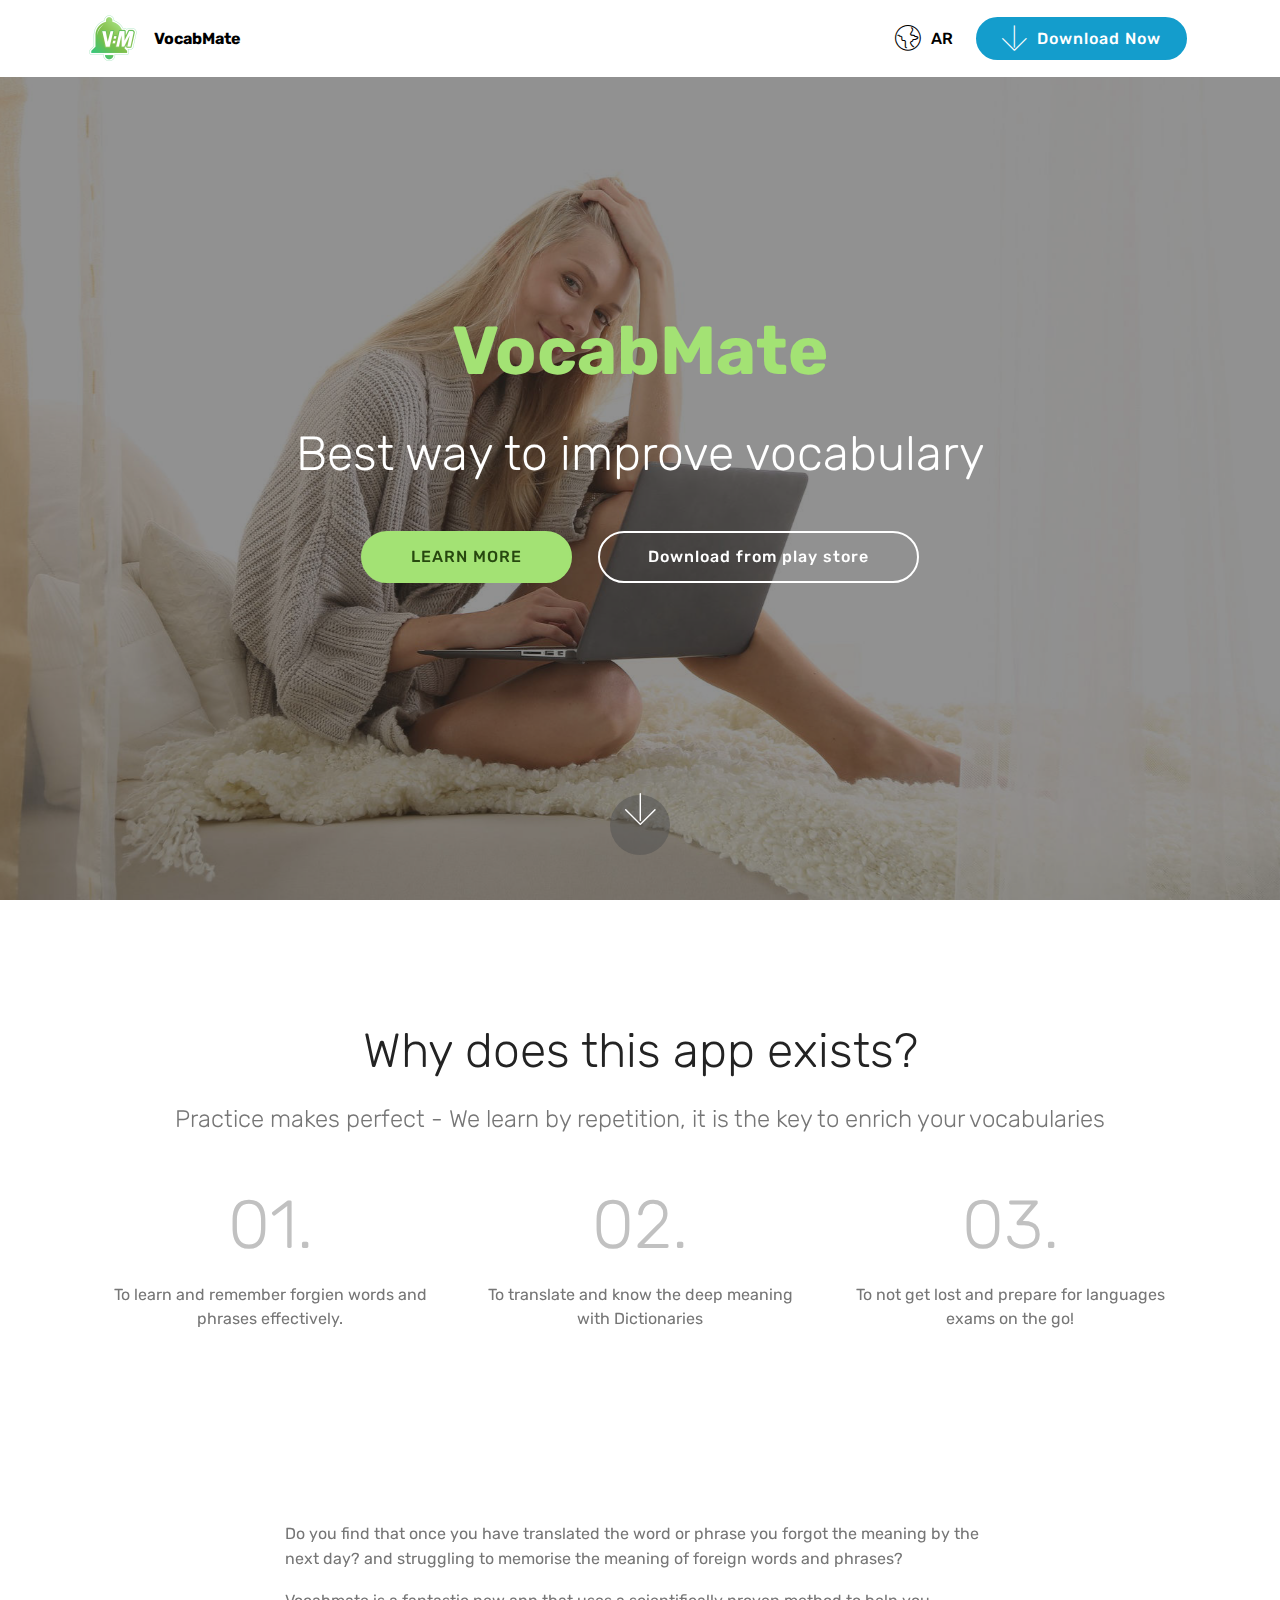
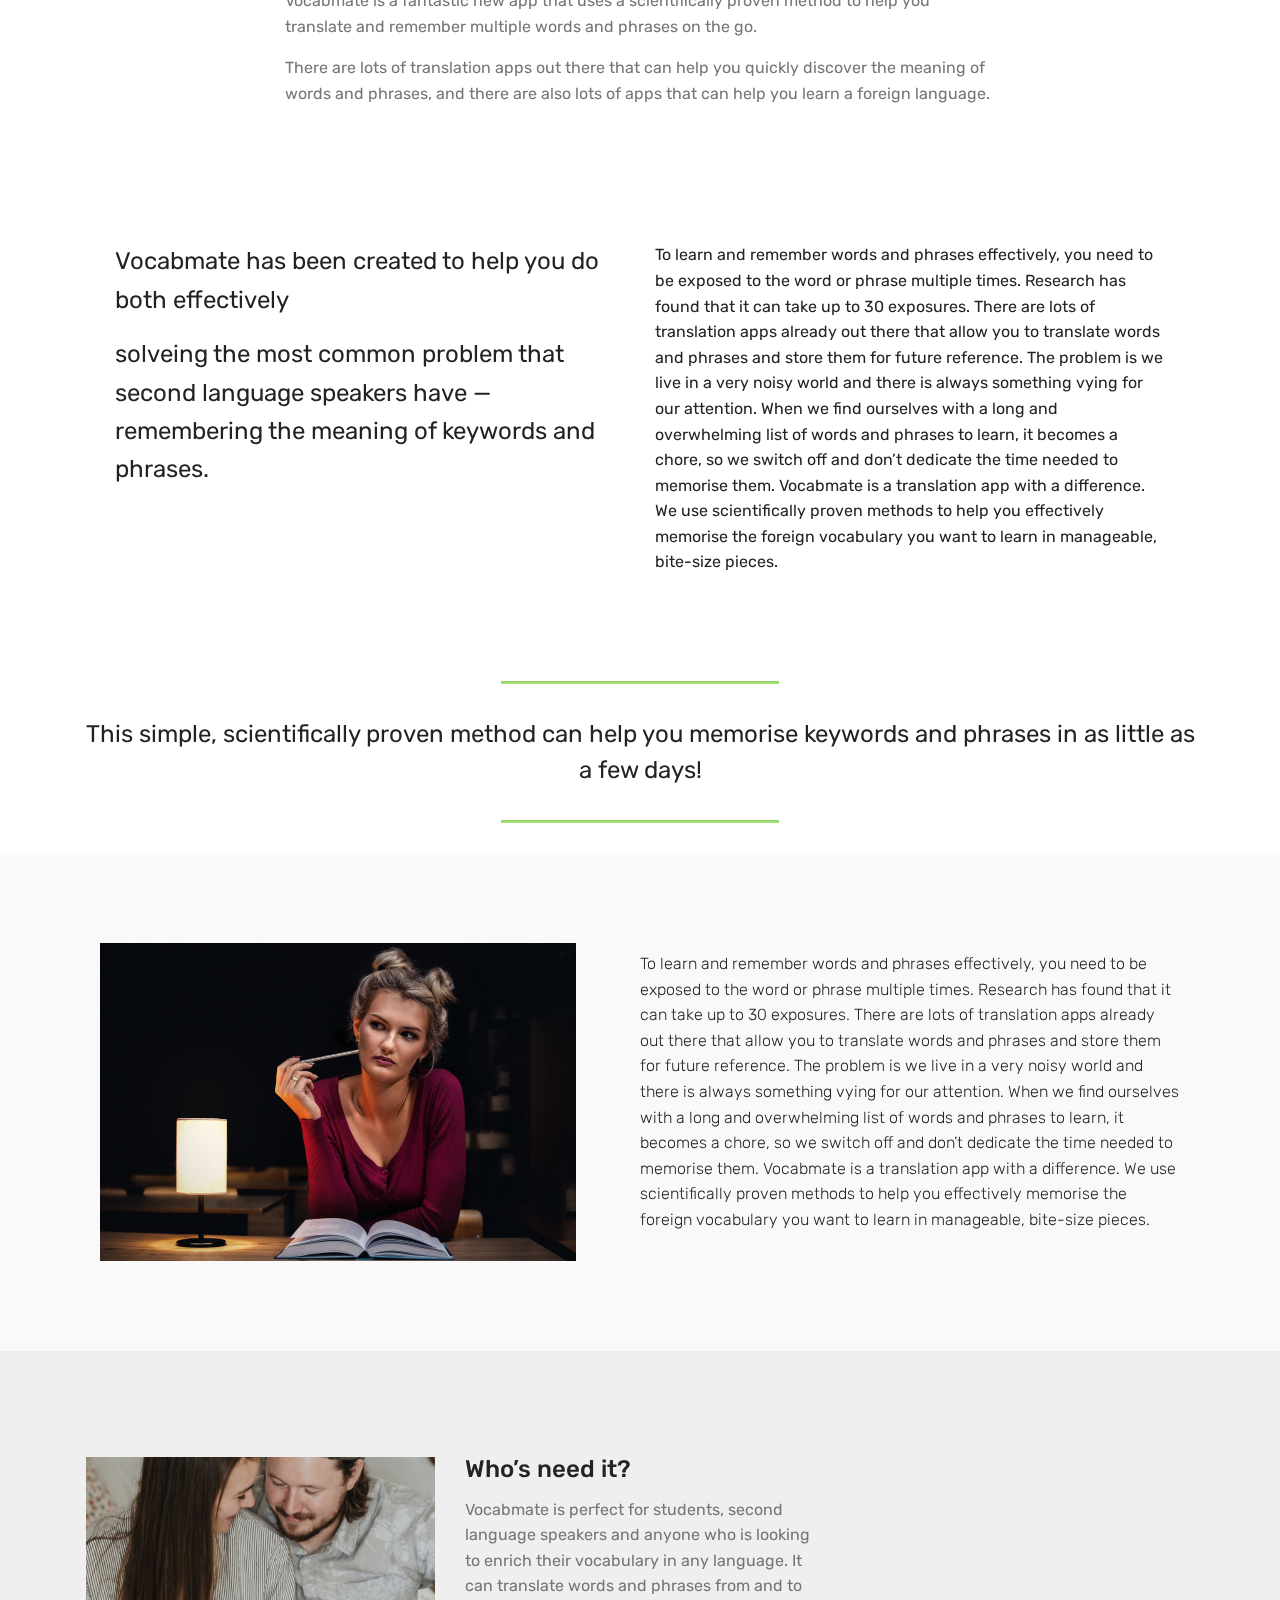
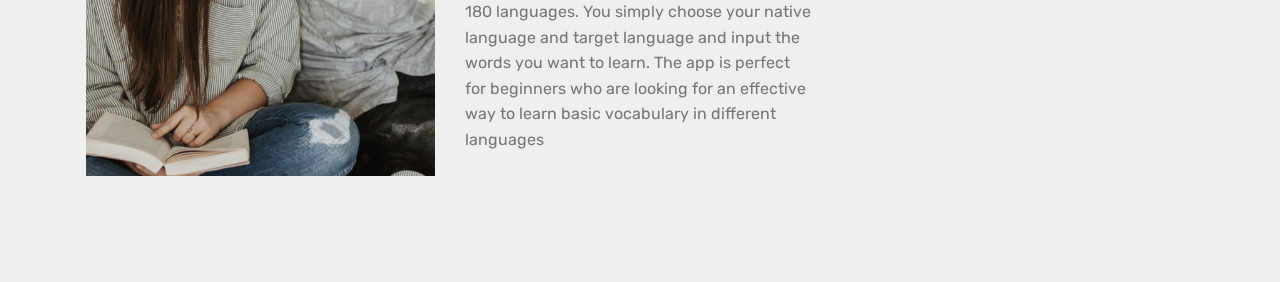
==== commit b530fc73: "create github pages" ====
--- a/index.html
+++ b/index.html
@@ -1,10 +1,10 @@
 <!DOCTYPE html>
 <html  >
 <head>
-  <!-- Site made with Mobirise Website Builder v4.10.1, https://mobirise.com -->
+  <!-- Site made with Mobirise Website Builder v4.10.5, https://mobirise.com -->
   <meta charset="UTF-8">
   <meta http-equiv="X-UA-Compatible" content="IE=edge">
-  <meta name="generator" content="Mobirise v4.10.1, mobirise.com">
+  <meta name="generator" content="Mobirise v4.10.5, mobirise.com">
   <meta name="viewport" content="width=device-width, initial-scale=1, minimum-scale=1">
   <link rel="shortcut icon" href="assets/images/newlogo-2-128x128.png" type="image/x-icon">
   <meta name="description" content="Translate faster, learn English phrases & basic vocabulary of any language">
@@ -15,7 +15,6 @@
   <link rel="stylesheet" href="assets/bootstrap/css/bootstrap.min.css">
   <link rel="stylesheet" href="assets/bootstrap/css/bootstrap-grid.min.css">
   <link rel="stylesheet" href="assets/bootstrap/css/bootstrap-reboot.min.css">
-  <link rel="stylesheet" href="assets/socicon/css/styles.css">
   <link rel="stylesheet" href="assets/dropdown/css/style.css">
   <link rel="stylesheet" href="assets/theme/css/style.css">
   <link rel="stylesheet" href="assets/mobirise/css/mbr-additional.css" type="text/css">
@@ -81,16 +80,11 @@
         </div>
         <div class="collapse navbar-collapse" id="navbarSupportedContent">
             <ul class="navbar-nav nav-dropdown" data-app-modern-menu="true"><li class="nav-item">
-                    <a class="nav-link link text-black display-4" href="https://mobirise.co">Faqs</a>
-                </li>
-                <li class="nav-item">
-                    <a class="nav-link link text-black display-4" href="https://mobirise.co">
-                        About Us
-                    </a>
+                    <a class="nav-link link text-black display-4" href="index.html#header2-0"><span class="mbri-globe mbr-iconfont mbr-iconfont-btn"></span>AR</a>
                 </li></ul>
-            <div class="navbar-buttons mbr-section-btn"><a class="btn btn-sm btn-primary display-4" href="tel:+1-234-567-8901"><span class="socicon socicon-mail mbr-iconfont mbr-iconfont-btn"></span>
+            <div class="navbar-buttons mbr-section-btn"><a class="btn btn-sm btn-primary display-4" href="https://play.google.com/store/apps/details?id=mubareka.com.wordsmemorization&hl=en"><span class="mbri-down mbr-iconfont mbr-iconfont-btn"></span>
                     
-                    yousifalmubarka@gmail.com</a></div>
+                    Download Now</a></div>
         </div>
     </nav>
 </section>
@@ -303,11 +297,12 @@
   <script src="assets/popper/popper.min.js"></script>
   <script src="assets/tether/tether.min.js"></script>
   <script src="assets/bootstrap/js/bootstrap.min.js"></script>
-  <script src="assets/smoothscroll/smooth-scroll.js"></script>
+  <script src="assets/dropdown/js/nav-dropdown.js"></script>
+  <script src="assets/dropdown/js/navbar-dropdown.js"></script>
   <script src="assets/touchswipe/jquery.touch-swipe.min.js"></script>
   <script src="assets/parallax/jarallax.min.js"></script>
   <script src="assets/viewportchecker/jquery.viewportchecker.js"></script>
-  <script src="assets/dropdown/js/script.min.js"></script>
+  <script src="assets/smoothscroll/smooth-scroll.js"></script>
   <script src="assets/theme/js/script.js"></script>
   
   
--- a/assets/theme/css/style.css
+++ b/assets/theme/css/style.css
@@ -1,7 +1,519 @@
 /*!
  * Mobirise v4 theme (https://mobirise.com/)
  * Copyright 2017 Mobirise
- */section{background-color:#eeeeee}section,.container,.container-fluid{position:relative;word-wrap:break-word}a.mbr-iconfont:hover{text-decoration:none}.article .lead p,.article .lead ul,.article .lead ol,.article .lead pre,.article .lead blockquote{margin-bottom:0}a{font-style:normal;font-weight:400;cursor:pointer}a,a:hover{text-decoration:none}figure{margin-bottom:0}body{color:#232323}h1,h2,h3,h4,h5,h6,.h1,.h2,.h3,.h4,.h5,.h6,.display-1,.display-2,.display-3,.display-4{line-height:1;word-break:break-word;word-wrap:break-word}b,strong{font-weight:bold}blockquote{padding:10px 0 10px 20px;position:relative;border-left:2px solid;border-color:#ff3366}input:-webkit-autofill,input:-webkit-autofill:hover,input:-webkit-autofill:focus,input:-webkit-autofill:active{transition-delay:9999s;transition-property:background-color, color}textarea[type="hidden"]{display:none}body{position:relative}section{background-position:50% 50%;background-repeat:no-repeat;background-size:cover}section .mbr-background-video,section .mbr-background-video-preview{position:absolute;bottom:0;left:0;right:0;top:0}.hidden{visibility:hidden}.mbr-z-index20{z-index:20}/*! Base colors */.mbr-white{color:#ffffff}.mbr-black{color:#000000}.mbr-bg-white{background-color:#ffffff}.mbr-bg-black{background-color:#000000}/*! Text-aligns */.align-left{text-align:left}.align-center{text-align:center}.align-right{text-align:right}@media (max-width: 767px){.align-left,.align-center,.align-right,.mbr-section-btn,.mbr-section-title{text-align:center}}/*! Font-weight  */.mbr-light{font-weight:300}.mbr-regular{font-weight:400}.mbr-semibold{font-weight:500}.mbr-bold{font-weight:700}/*! Media  */.media-size-item{-webkit-flex:1 1 auto;-moz-flex:1 1 auto;-ms-flex:1 1 auto;-o-flex:1 1 auto;flex:1 1 auto}.media-content{-webkit-flex-basis:100%;flex-basis:100%}.media-container-row{display:-ms-flexbox;display:-webkit-flex;display:flex;-webkit-flex-direction:row;-ms-flex-direction:row;flex-direction:row;-webkit-flex-wrap:wrap;-ms-flex-wrap:wrap;flex-wrap:wrap;-webkit-justify-content:center;-ms-flex-pack:center;justify-content:center;-webkit-align-content:center;-ms-flex-line-pack:center;align-content:center;-webkit-align-items:start;-ms-flex-align:start;align-items:start}.media-container-row .media-size-item{width:400px}.media-container-column{display:-ms-flexbox;display:-webkit-flex;display:flex;-webkit-flex-direction:column;-ms-flex-direction:column;flex-direction:column;-webkit-flex-wrap:wrap;-ms-flex-wrap:wrap;flex-wrap:wrap;-webkit-justify-content:center;-ms-flex-pack:center;justify-content:center;-webkit-align-content:center;-ms-flex-line-pack:center;align-content:center;-webkit-align-items:stretch;-ms-flex-align:stretch;align-items:stretch}.media-container-column>*{width:100%}@media (min-width: 992px){.media-container-row{-webkit-flex-wrap:nowrap;-ms-flex-wrap:nowrap;flex-wrap:nowrap}}figure{overflow:hidden}figure[mbr-media-size]{transition:width 0.1s}.mbr-figure img,.mbr-figure iframe{display:block;width:100%}.card{background-color:transparent;border:none}.card-box{flex:0 0 100%}.card-img{text-align:center;flex-shrink:0;-webkit-flex-shrink:0}.media{max-width:100%;margin:0 auto}.mbr-figure{-ms-flex-item-align:center;-ms-grid-row-align:center;-webkit-align-self:center;align-self:center}.media-container>div{max-width:100%}.mbr-figure img,.card-img img{width:100%}@media (max-width: 991px){.media-size-item{width:auto !important}.media{width:auto}.mbr-figure{width:100% !important}}/*! Buttons */.mbr-section-btn{margin-left:-.25rem;margin-right:-.25rem;font-size:0}nav .mbr-section-btn{margin-left:0rem;margin-right:0rem}/*! Btn icon margin */.btn .mbr-iconfont,.btn.btn-sm .mbr-iconfont{cursor:pointer;margin-right:0.5rem}.btn.btn-md .mbr-iconfont,.btn.btn-md .mbr-iconfont{margin-right:0.8rem}.mbr-regular{font-weight:400}.mbr-semibold{font-weight:500}.mbr-bold{font-weight:700}[type="submit"]{-webkit-appearance:none}/*! Full-screen */.mbr-fullscreen .mbr-overlay{min-height:100vh}.mbr-fullscreen{display:flex;display:-webkit-flex;display:-moz-flex;display:-ms-flex;display:-o-flex;align-items:center;-webkit-align-items:center;min-height:100vh;padding-top:3rem;padding-bottom:3rem}/*! Map */.map{height:25rem;position:relative}.map iframe{width:100%;height:100%}.form-asterisk{font-family:initial;position:absolute;top:-2px;font-weight:normal}/*! Scroll to top arrow */.mbr-arrow-up{bottom:25px;right:90px;position:fixed;text-align:right;z-index:5000;color:#ffffff;font-size:32px;transform:rotate(180deg);-webkit-transform:rotate(180deg)}.mbr-arrow-up a{background:rgba(0,0,0,0.2);border-radius:3px;color:#fff;display:inline-block;height:60px;width:60px;outline-style:none !important;position:relative;text-decoration:none;transition:all .3s ease-in-out;cursor:pointer;text-align:center}.mbr-arrow-up a:hover{background-color:rgba(0,0,0,0.4)}.mbr-arrow-up a i{line-height:60px}.mbr-arrow-up-icon{display:block;color:#fff}.mbr-arrow-up-icon::before{content:"\203a";display:inline-block;font-family:serif;font-size:32px;line-height:1;font-style:normal;position:relative;top:6px;left:-4px;-webkit-transform:rotate(-90deg);transform:rotate(-90deg)}/*! Arrow Down */.mbr-arrow{position:absolute;bottom:45px;left:50%;width:60px;height:60px;cursor:pointer;background-color:rgba(80,80,80,0.5);border-radius:50%;-webkit-transform:translateX(-50%);transform:translateX(-50%)}.mbr-arrow>a{display:inline-block;text-decoration:none;outline-style:none;-webkit-animation:arrowdown 1.7s ease-in-out infinite;animation:arrowdown 1.7s ease-in-out infinite}.mbr-arrow>a>i{position:absolute;top:-2px;left:15px;font-size:2rem}@keyframes arrowdown{0%{transform:translateY(0px);-webkit-transform:translateY(0px)}50%{transform:translateY(-5px);-webkit-transform:translateY(-5px)}100%{transform:translateY(0px);-webkit-transform:translateY(0px)}}@-webkit-keyframes arrowdown{0%{transform:translateY(0px);-webkit-transform:translateY(0px)}50%{transform:translateY(-5px);-webkit-transform:translateY(-5px)}100%{transform:translateY(0px);-webkit-transform:translateY(0px)}}@media (max-width: 500px){.mbr-arrow-up{left:50%;right:auto;transform:translateX(-50%) rotate(180deg);-webkit-transform:translateX(-50%) rotate(180deg)}}@keyframes gradient-animation{from{background-position:0% 100%;animation-timing-function:ease-in-out}to{background-position:100% 0%;animation-timing-function:ease-in-out}}@-webkit-keyframes gradient-animation{from{background-position:0% 100%;animation-timing-function:ease-in-out}to{background-position:100% 0%;animation-timing-function:ease-in-out}}.bg-gradient{background-size:200% 200%;animation:gradient-animation 5s infinite alternate;-webkit-animation:gradient-animation 5s infinite alternate}.menu .navbar-brand{display:-webkit-flex}.menu .navbar-brand span{display:flex;display:-webkit-flex}.menu .navbar-brand .navbar-caption-wrap{display:-webkit-flex}.menu .navbar-brand .navbar-logo img{display:-webkit-flex}@media (min-width: 768px) and (max-width: 991px){.menu .navbar-toggleable-sm .navbar-nav{display:-webkit-box;display:-webkit-flex;display:-ms-flexbox}}@media (max-width: 991px){.menu .navbar-collapse{max-height:93.5vh}.menu .navbar-collapse.show{overflow:auto}}@media (min-width: 992px){.menu .navbar-nav.nav-dropdown{display:-webkit-flex}.menu .navbar-toggleable-sm .navbar-collapse{display:-webkit-flex !important}.menu .collapsed .navbar-collapse{max-height:93.5vh}.menu .collapsed .navbar-collapse.show{overflow:auto}}@media (max-width: 767px){.menu .navbar-collapse{max-height:80vh}}.navbar{display:-webkit-flex;-webkit-flex-wrap:wrap;-webkit-align-items:center;-webkit-justify-content:space-between}.navbar-collapse{-webkit-flex-basis:100%;-webkit-flex-grow:1;-webkit-align-items:center}.nav-dropdown .link{padding:.667em 1.667em !important;margin:0 !important}.nav{display:-webkit-flex;-webkit-flex-wrap:wrap}.row{display:-webkit-flex;-webkit-flex-wrap:wrap}.justify-content-center{-webkit-justify-content:center}.form-inline{display:-webkit-flex;-webkit-flex-flow:row wrap;-webkit-align-items:center}.card-wrapper{-webkit-flex:1}.carousel-control{z-index:10;display:-webkit-flex;-webkit-align-items:center;-webkit-justify-content:center}.carousel-controls{display:-webkit-flex}.media{display:-webkit-flex}.form-group:focus{outline:none}.jq-selectbox__select{padding:1.07em .5em;position:absolute;top:0;left:0;width:100%}.jq-selectbox__dropdown{position:absolute;top:100% !important;left:0 !important;width:100% !important}.jq-selectbox__trigger-arrow{transform:translateY(-50%)}.jq-selectbox li{padding:1.07em .5em}.modal-dialog,.modal-content{height:100%}.modal-dialog .carousel-inner{height:100%;height:-webkit-fill-available;height:fill-available}.carousel-item{text-align:center}.carousel-item img{margin:auto}
+ */
+section {
+  background-color: #eeeeee; }
+
+section,
+.container,
+.container-fluid {
+  position: relative;
+  word-wrap: break-word; }
+
+a.mbr-iconfont:hover {
+  text-decoration: none; }
+
+.article .lead p, .article .lead ul, .article .lead ol, .article .lead pre, .article .lead blockquote {
+  margin-bottom: 0; }
+
+a {
+  font-style: normal;
+  font-weight: 400;
+  cursor: pointer; }
+  a, a:hover {
+    text-decoration: none; }
+
+figure {
+  margin-bottom: 0; }
+
+body {
+  color: #232323; }
+
+h1, h2, h3, h4, h5, h6,
+.h1, .h2, .h3, .h4, .h5, .h6,
+.display-1, .display-2, .display-3, .display-4 {
+  line-height: 1;
+  word-break: break-word;
+  word-wrap: break-word; }
+
+b, strong {
+  font-weight: bold; }
+
+blockquote {
+  padding: 10px 0 10px 20px;
+  position: relative;
+  border-left: 2px solid;
+  border-color: #ff3366; }
+
+input:-webkit-autofill, input:-webkit-autofill:hover, input:-webkit-autofill:focus, input:-webkit-autofill:active {
+  transition-delay: 9999s;
+  transition-property: background-color, color; }
+
+textarea[type="hidden"] {
+  display: none; }
+
+body {
+  position: relative; }
+
+section {
+  background-position: 50% 50%;
+  background-repeat: no-repeat;
+  background-size: cover; }
+  section .mbr-background-video,
+  section .mbr-background-video-preview {
+    position: absolute;
+    bottom: 0;
+    left: 0;
+    right: 0;
+    top: 0; }
+
+.hidden {
+  visibility: hidden; }
+
+.mbr-z-index20 {
+  z-index: 20; }
+
+/*! Base colors */
+.mbr-white {
+  color: #ffffff; }
+
+.mbr-black {
+  color: #000000; }
+
+.mbr-bg-white {
+  background-color: #ffffff; }
+
+.mbr-bg-black {
+  background-color: #000000; }
+
+/*! Text-aligns */
+.align-left {
+  text-align: left; }
+
+.align-center {
+  text-align: center; }
+
+.align-right {
+  text-align: right; }
+
+@media (max-width: 767px) {
+  .align-left, .align-center, .align-right, .mbr-section-btn, .mbr-section-title {
+    text-align: center; } }
+/*! Font-weight  */
+.mbr-light {
+  font-weight: 300; }
+
+.mbr-regular {
+  font-weight: 400; }
+
+.mbr-semibold {
+  font-weight: 500; }
+
+.mbr-bold {
+  font-weight: 700; }
+
+/*! Media  */
+.media-size-item {
+  -webkit-flex: 1 1 auto;
+  -moz-flex: 1 1 auto;
+  -ms-flex: 1 1 auto;
+  -o-flex: 1 1 auto;
+  flex: 1 1 auto; }
+
+.media-content {
+  -webkit-flex-basis: 100%;
+  flex-basis: 100%; }
+
+.media-container-row {
+  display: -ms-flexbox;
+  display: -webkit-flex;
+  display: flex;
+  -webkit-flex-direction: row;
+  -ms-flex-direction: row;
+  flex-direction: row;
+  -webkit-flex-wrap: wrap;
+  -ms-flex-wrap: wrap;
+  flex-wrap: wrap;
+  -webkit-justify-content: center;
+  -ms-flex-pack: center;
+  justify-content: center;
+  -webkit-align-content: center;
+  -ms-flex-line-pack: center;
+  align-content: center;
+  -webkit-align-items: start;
+  -ms-flex-align: start;
+  align-items: start; }
+  .media-container-row .media-size-item {
+    width: 400px; }
+
+.media-container-column {
+  display: -ms-flexbox;
+  display: -webkit-flex;
+  display: flex;
+  -webkit-flex-direction: column;
+  -ms-flex-direction: column;
+  flex-direction: column;
+  -webkit-flex-wrap: wrap;
+  -ms-flex-wrap: wrap;
+  flex-wrap: wrap;
+  -webkit-justify-content: center;
+  -ms-flex-pack: center;
+  justify-content: center;
+  -webkit-align-content: center;
+  -ms-flex-line-pack: center;
+  align-content: center;
+  -webkit-align-items: stretch;
+  -ms-flex-align: stretch;
+  align-items: stretch; }
+  .media-container-column > * {
+    width: 100%; }
+
+@media (min-width: 992px) {
+  .media-container-row {
+    -webkit-flex-wrap: nowrap;
+    -ms-flex-wrap: nowrap;
+    flex-wrap: nowrap; } }
+figure {
+  overflow: hidden; }
+
+figure[mbr-media-size] {
+  transition: width 0.1s; }
+
+.mbr-figure img, .mbr-figure iframe {
+  display: block;
+  width: 100%; }
+
+.card {
+  background-color: transparent;
+  border: none; }
+
+.card-box {
+  width: 100%; }
+
+.card-img {
+  text-align: center;
+  flex-shrink: 0;
+  -webkit-flex-shrink: 0; }
+
+.media {
+  max-width: 100%;
+  margin: 0 auto; }
+
+.mbr-figure {
+  -ms-flex-item-align: center;
+  -ms-grid-row-align: center;
+  -webkit-align-self: center;
+  align-self: center; }
+
+.media-container > div {
+  max-width: 100%; }
+
+.mbr-figure img, .card-img img {
+  width: 100%; }
+
+@media (max-width: 991px) {
+  .media-size-item {
+    width: auto !important; }
+
+  .media {
+    width: auto; }
+
+  .mbr-figure {
+    width: 100% !important; } }
+/*! Buttons */
+.mbr-section-btn {
+  margin-left: -.25rem;
+  margin-right: -.25rem;
+  font-size: 0; }
+
+nav .mbr-section-btn {
+  margin-left: 0rem;
+  margin-right: 0rem; }
+
+/*! Btn icon margin */
+.btn .mbr-iconfont, .btn.btn-sm .mbr-iconfont {
+  cursor: pointer;
+  margin-right: 0.5rem; }
+
+.btn.btn-md .mbr-iconfont, .btn.btn-md .mbr-iconfont {
+  margin-right: 0.8rem; }
+
+.mbr-regular {
+  font-weight: 400; }
+
+.mbr-semibold {
+  font-weight: 500; }
+
+.mbr-bold {
+  font-weight: 700; }
+
+[type="submit"] {
+  -webkit-appearance: none; }
+
+/*! Full-screen */
+.mbr-fullscreen .mbr-overlay {
+  min-height: 100vh; }
+
+.mbr-fullscreen {
+  display: flex;
+  display: -webkit-flex;
+  display: -moz-flex;
+  display: -ms-flex;
+  display: -o-flex;
+  align-items: center;
+  -webkit-align-items: center;
+  min-height: 100vh;
+  padding-top: 3rem;
+  padding-bottom: 3rem; }
+
+/*! Map */
+.map {
+  height: 25rem;
+  position: relative; }
+  .map iframe {
+    width: 100%;
+    height: 100%; }
+
+/* Form */
+.form-asterisk {
+  font-family: initial;
+  position: absolute;
+  top: -2px;
+  font-weight: normal; }
+
+/*! Scroll to top arrow */
+.mbr-arrow-up {
+  bottom: 25px;
+  right: 90px;
+  position: fixed;
+  text-align: right;
+  z-index: 5000;
+  color: #ffffff;
+  font-size: 32px;
+  transform: rotate(180deg);
+  -webkit-transform: rotate(180deg); }
+
+.mbr-arrow-up a {
+  background: rgba(0, 0, 0, 0.2);
+  border-radius: 3px;
+  color: #fff;
+  display: inline-block;
+  height: 60px;
+  width: 60px;
+  outline-style: none !important;
+  position: relative;
+  text-decoration: none;
+  transition: all .3s ease-in-out;
+  cursor: pointer;
+  text-align: center; }
+  .mbr-arrow-up a:hover {
+    background-color: rgba(0, 0, 0, 0.4); }
+  .mbr-arrow-up a i {
+    line-height: 60px; }
+
+.mbr-arrow-up-icon {
+  display: block;
+  color: #fff; }
+
+.mbr-arrow-up-icon::before {
+  content: "\203a";
+  display: inline-block;
+  font-family: serif;
+  font-size: 32px;
+  line-height: 1;
+  font-style: normal;
+  position: relative;
+  top: 6px;
+  left: -4px;
+  -webkit-transform: rotate(-90deg);
+  transform: rotate(-90deg); }
+
+/*! Arrow Down */
+.mbr-arrow {
+  position: absolute;
+  bottom: 45px;
+  left: 50%;
+  width: 60px;
+  height: 60px;
+  cursor: pointer;
+  background-color: rgba(80, 80, 80, 0.5);
+  border-radius: 50%;
+  -webkit-transform: translateX(-50%);
+  transform: translateX(-50%); }
+  .mbr-arrow > a {
+    display: inline-block;
+    text-decoration: none;
+    outline-style: none;
+    -webkit-animation: arrowdown 1.7s ease-in-out infinite;
+    animation: arrowdown 1.7s ease-in-out infinite; }
+    .mbr-arrow > a > i {
+      position: absolute;
+      top: -2px;
+      left: 15px;
+      font-size: 2rem; }
+
+@keyframes arrowdown {
+  0% {
+    transform: translateY(0px);
+    -webkit-transform: translateY(0px); }
+  50% {
+    transform: translateY(-5px);
+    -webkit-transform: translateY(-5px); }
+  100% {
+    transform: translateY(0px);
+    -webkit-transform: translateY(0px); } }
+@-webkit-keyframes arrowdown {
+  0% {
+    transform: translateY(0px);
+    -webkit-transform: translateY(0px); }
+  50% {
+    transform: translateY(-5px);
+    -webkit-transform: translateY(-5px); }
+  100% {
+    transform: translateY(0px);
+    -webkit-transform: translateY(0px); } }
+@media (max-width: 500px) {
+  .mbr-arrow-up {
+    left: 50%;
+    right: auto;
+    transform: translateX(-50%) rotate(180deg);
+    -webkit-transform: translateX(-50%) rotate(180deg); } }
+/*Gradients animation*/
+@keyframes gradient-animation {
+  from {
+    background-position: 0% 100%;
+    animation-timing-function: ease-in-out; }
+  to {
+    background-position: 100% 0%;
+    animation-timing-function: ease-in-out; } }
+@-webkit-keyframes gradient-animation {
+  from {
+    background-position: 0% 100%;
+    animation-timing-function: ease-in-out; }
+  to {
+    background-position: 100% 0%;
+    animation-timing-function: ease-in-out; } }
+.bg-gradient {
+  background-size: 200% 200%;
+  animation: gradient-animation 5s infinite alternate;
+  -webkit-animation: gradient-animation 5s infinite alternate; }
+
+.menu .navbar-brand {
+  display: -webkit-flex; }
+  .menu .navbar-brand span {
+    display: flex;
+    display: -webkit-flex; }
+  .menu .navbar-brand .navbar-caption-wrap {
+    display: -webkit-flex; }
+  .menu .navbar-brand .navbar-logo img {
+    display: -webkit-flex; }
+@media (min-width: 768px) and (max-width: 991px) {
+  .menu .navbar-toggleable-sm .navbar-nav {
+    display: -webkit-box;
+    display: -webkit-flex;
+    display: -ms-flexbox; } }
+@media (max-width: 991px) {
+  .menu .navbar-collapse {
+    max-height: 93.5vh; }
+    .menu .navbar-collapse.show {
+      overflow: auto; } }
+@media (min-width: 992px) {
+  .menu .navbar-nav.nav-dropdown {
+    display: -webkit-flex; }
+  .menu .navbar-toggleable-sm .navbar-collapse {
+    display: -webkit-flex !important; } }
+@media (max-width: 767px) {
+  .menu .navbar-collapse {
+    max-height: 80vh; } }
+
+.navbar {
+  display: -webkit-flex;
+  -webkit-flex-wrap: wrap;
+  -webkit-align-items: center;
+  -webkit-justify-content: space-between; }
+
+.navbar-collapse {
+  -webkit-flex-basis: 100%;
+  -webkit-flex-grow: 1;
+  -webkit-align-items: center; }
+
+.nav-dropdown .link {
+  padding: .667em 1.667em !important;
+  margin: 0 !important; }
+
+.nav {
+  display: -webkit-flex;
+  -webkit-flex-wrap: wrap; }
+
+.row {
+  display: -webkit-flex;
+  -webkit-flex-wrap: wrap; }
+
+.justify-content-center {
+  -webkit-justify-content: center; }
+
+.form-inline {
+  display: -webkit-flex;
+  -webkit-flex-flow: row wrap;
+  -webkit-align-items: center; }
+
+.card-wrapper {
+  -webkit-flex: 1; }
+
+.carousel-control {
+  z-index: 10;
+  display: -webkit-flex;
+  -webkit-align-items: center;
+  -webkit-justify-content: center; }
+
+.carousel-controls {
+  display: -webkit-flex; }
+
+.media {
+  display: -webkit-flex; }
+
+.form-group:focus {
+  outline: none; }
+
+.jq-selectbox__select {
+  padding: 1.07em .5em;
+  position: absolute;
+  top: 0;
+  left: 0;
+  width: 100%; }
+
+.jq-selectbox__dropdown {
+  position: absolute;
+  top: 100% !important;
+  left: 0 !important;
+  width: 100% !important; }
+
+.jq-selectbox__trigger-arrow {
+  transform: translateY(-50%); }
+
+.jq-selectbox li {
+  padding: 1.07em .5em; }
+
+input[type="range"] {
+  padding-left: 0 !important;
+  padding-right: 0 !important; }
+
+.modal-dialog, .modal-content {
+  height: 100%; }
+
+.modal-dialog .carousel-inner {
+  height: 100%;
+  height: -webkit-fill-available;
+  height: fill-available; }
+
+.carousel-item {
+  text-align: center; }
+
+.carousel-item img {
+  margin: auto; }
+
+/*# sourceMappingURL=style.css.map */
 .engine {
 	position: absolute;
 	text-indent: -2400px;
--- a/assets/mobirise/css/mbr-additional.css
+++ b/assets/mobirise/css/mbr-additional.css
@@ -1813,7 +1813,7 @@
   color: #767676 !important;
 }
 .cid-rrPScgu61J {
-  background-image: url("../../../assets/images/kyle-gregory-devaras-491943-unsplash-2000x1333.jpg");
+  background-image: url("../../../assets/images/mbr-1920x1280.jpg");
 }
 .cid-rrPScgu61J H1 {
   color: #a3e274;
@@ -2023,3 +2023,402 @@
     padding-top: 1rem;
   }
 }
+.cid-rrPSeoDRqr .navbar {
+  background: #ffffff;
+  transition: none;
+  min-height: 77px;
+  padding: .5rem 0;
+}
+.cid-rrPSeoDRqr .navbar-dropdown.bg-color.transparent.opened {
+  background: #ffffff;
+}
+.cid-rrPSeoDRqr a {
+  font-style: normal;
+}
+.cid-rrPSeoDRqr .nav-item span {
+  padding-right: 0.4em;
+  line-height: 0.5em;
+  vertical-align: text-bottom;
+  position: relative;
+  text-decoration: none;
+}
+.cid-rrPSeoDRqr .nav-item a {
+  display: -webkit-flex;
+  align-items: center;
+  justify-content: center;
+  padding: 0.7rem 0 !important;
+  margin: 0rem .65rem !important;
+  -webkit-align-items: center;
+  -webkit-justify-content: center;
+}
+.cid-rrPSeoDRqr .nav-item:focus,
+.cid-rrPSeoDRqr .nav-link:focus {
+  outline: none;
+}
+.cid-rrPSeoDRqr .btn {
+  padding: 0.4rem 1.5rem;
+  display: -webkit-inline-flex;
+  align-items: center;
+  -webkit-align-items: center;
+}
+.cid-rrPSeoDRqr .btn .mbr-iconfont {
+  font-size: 1.6rem;
+}
+.cid-rrPSeoDRqr .menu-logo {
+  margin-right: auto;
+}
+.cid-rrPSeoDRqr .menu-logo .navbar-brand {
+  display: flex;
+  margin-left: 5rem;
+  padding: 0;
+  transition: padding .2s;
+  min-height: 3.8rem;
+  -webkit-align-items: center;
+  align-items: center;
+}
+.cid-rrPSeoDRqr .menu-logo .navbar-brand .navbar-caption-wrap {
+  display: flex;
+  -webkit-align-items: center;
+  align-items: center;
+  word-break: break-word;
+  min-width: 7rem;
+  margin: .3rem 0;
+}
+.cid-rrPSeoDRqr .menu-logo .navbar-brand .navbar-caption-wrap .navbar-caption {
+  line-height: 1.2rem !important;
+  padding-right: 2rem;
+}
+.cid-rrPSeoDRqr .menu-logo .navbar-brand .navbar-logo {
+  font-size: 4rem;
+  transition: font-size 0.25s;
+}
+.cid-rrPSeoDRqr .menu-logo .navbar-brand .navbar-logo img {
+  display: flex;
+}
+.cid-rrPSeoDRqr .menu-logo .navbar-brand .navbar-logo .mbr-iconfont {
+  transition: font-size 0.25s;
+}
+.cid-rrPSeoDRqr .menu-logo .navbar-brand .navbar-logo a {
+  display: inline-flex;
+}
+.cid-rrPSeoDRqr .navbar-toggleable-sm .navbar-collapse {
+  justify-content: flex-end;
+  -webkit-justify-content: flex-end;
+  padding-right: 5rem;
+  width: auto;
+}
+.cid-rrPSeoDRqr .navbar-toggleable-sm .navbar-collapse .navbar-nav {
+  flex-wrap: wrap;
+  -webkit-flex-wrap: wrap;
+  padding-left: 0;
+}
+.cid-rrPSeoDRqr .navbar-toggleable-sm .navbar-collapse .navbar-nav .nav-item {
+  -webkit-align-self: center;
+  align-self: center;
+}
+.cid-rrPSeoDRqr .navbar-toggleable-sm .navbar-collapse .navbar-buttons {
+  padding-left: 0;
+  padding-bottom: 0;
+}
+.cid-rrPSeoDRqr .dropdown .dropdown-menu {
+  background: #ffffff;
+  display: none;
+  position: absolute;
+  min-width: 5rem;
+  padding-top: 1.4rem;
+  padding-bottom: 1.4rem;
+  text-align: left;
+}
+.cid-rrPSeoDRqr .dropdown .dropdown-menu .dropdown-item {
+  width: auto;
+  padding: 0.235em 1.5385em 0.235em 1.5385em !important;
+}
+.cid-rrPSeoDRqr .dropdown .dropdown-menu .dropdown-item::after {
+  right: 0.5rem;
+}
+.cid-rrPSeoDRqr .dropdown .dropdown-menu .dropdown-submenu {
+  margin: 0;
+}
+.cid-rrPSeoDRqr .dropdown.open > .dropdown-menu {
+  display: block;
+}
+.cid-rrPSeoDRqr .navbar-toggleable-sm.opened:after {
+  position: absolute;
+  width: 100vw;
+  height: 100vh;
+  content: '';
+  background-color: rgba(0, 0, 0, 0.1);
+  left: 0;
+  bottom: 0;
+  transform: translateY(100%);
+  -webkit-transform: translateY(100%);
+  z-index: 1000;
+}
+.cid-rrPSeoDRqr .navbar.navbar-short {
+  min-height: 60px;
+  transition: all .2s;
+}
+.cid-rrPSeoDRqr .navbar.navbar-short .navbar-toggler-right {
+  top: 20px;
+}
+.cid-rrPSeoDRqr .navbar.navbar-short .navbar-logo a {
+  font-size: 2.5rem !important;
+  line-height: 2.5rem;
+  transition: font-size 0.25s;
+}
+.cid-rrPSeoDRqr .navbar.navbar-short .navbar-logo a .mbr-iconfont {
+  font-size: 2.5rem !important;
+}
+.cid-rrPSeoDRqr .navbar.navbar-short .navbar-logo a img {
+  height: 3rem !important;
+}
+.cid-rrPSeoDRqr .navbar.navbar-short .navbar-brand {
+  min-height: 3rem;
+}
+.cid-rrPSeoDRqr button.navbar-toggler {
+  width: 31px;
+  height: 18px;
+  cursor: pointer;
+  transition: all .2s;
+  top: 1.5rem;
+  right: 1rem;
+}
+.cid-rrPSeoDRqr button.navbar-toggler:focus {
+  outline: none;
+}
+.cid-rrPSeoDRqr button.navbar-toggler .hamburger span {
+  position: absolute;
+  right: 0;
+  width: 30px;
+  height: 2px;
+  border-right: 5px;
+  background-color: #333333;
+}
+.cid-rrPSeoDRqr button.navbar-toggler .hamburger span:nth-child(1) {
+  top: 0;
+  transition: all .2s;
+}
+.cid-rrPSeoDRqr button.navbar-toggler .hamburger span:nth-child(2) {
+  top: 8px;
+  transition: all .15s;
+}
+.cid-rrPSeoDRqr button.navbar-toggler .hamburger span:nth-child(3) {
+  top: 8px;
+  transition: all .15s;
+}
+.cid-rrPSeoDRqr button.navbar-toggler .hamburger span:nth-child(4) {
+  top: 16px;
+  transition: all .2s;
+}
+.cid-rrPSeoDRqr nav.opened .hamburger span:nth-child(1) {
+  top: 8px;
+  width: 0;
+  opacity: 0;
+  right: 50%;
+  transition: all .2s;
+}
+.cid-rrPSeoDRqr nav.opened .hamburger span:nth-child(2) {
+  -webkit-transform: rotate(45deg);
+  transform: rotate(45deg);
+  transition: all .25s;
+}
+.cid-rrPSeoDRqr nav.opened .hamburger span:nth-child(3) {
+  -webkit-transform: rotate(-45deg);
+  transform: rotate(-45deg);
+  transition: all .25s;
+}
+.cid-rrPSeoDRqr nav.opened .hamburger span:nth-child(4) {
+  top: 8px;
+  width: 0;
+  opacity: 0;
+  right: 50%;
+  transition: all .2s;
+}
+.cid-rrPSeoDRqr .collapsed.navbar-expand {
+  flex-direction: column;
+  -webkit-flex-direction: column;
+}
+.cid-rrPSeoDRqr .collapsed .btn {
+  display: -webkit-flex;
+}
+.cid-rrPSeoDRqr .collapsed .navbar-collapse {
+  display: none !important;
+  padding-right: 0 !important;
+}
+.cid-rrPSeoDRqr .collapsed .navbar-collapse.collapsing,
+.cid-rrPSeoDRqr .collapsed .navbar-collapse.show {
+  display: block !important;
+}
+.cid-rrPSeoDRqr .collapsed .navbar-collapse.collapsing .navbar-nav,
+.cid-rrPSeoDRqr .collapsed .navbar-collapse.show .navbar-nav {
+  display: block;
+  text-align: center;
+}
+.cid-rrPSeoDRqr .collapsed .navbar-collapse.collapsing .navbar-nav .nav-item,
+.cid-rrPSeoDRqr .collapsed .navbar-collapse.show .navbar-nav .nav-item {
+  clear: both;
+}
+.cid-rrPSeoDRqr .collapsed .navbar-collapse.collapsing .navbar-buttons,
+.cid-rrPSeoDRqr .collapsed .navbar-collapse.show .navbar-buttons {
+  text-align: center;
+}
+.cid-rrPSeoDRqr .collapsed .navbar-collapse.collapsing .navbar-buttons:last-child,
+.cid-rrPSeoDRqr .collapsed .navbar-collapse.show .navbar-buttons:last-child {
+  margin-bottom: 1rem;
+}
+@media (min-width: 992px) {
+  .cid-rrPSeoDRqr .collapsed:not(.navbar-short) .navbar-collapse {
+    max-height: calc(98.5vh - 3.8rem);
+  }
+}
+.cid-rrPSeoDRqr .collapsed button.navbar-toggler {
+  display: block;
+}
+.cid-rrPSeoDRqr .collapsed .navbar-brand {
+  margin-left: 1rem !important;
+}
+.cid-rrPSeoDRqr .collapsed .navbar-toggleable-sm {
+  flex-direction: column;
+  -webkit-flex-direction: column;
+}
+.cid-rrPSeoDRqr .collapsed .dropdown .dropdown-menu {
+  width: 100%;
+  text-align: center;
+  position: relative;
+  opacity: 0;
+  overflow: hidden;
+  display: block;
+  height: 0;
+  visibility: hidden;
+  padding: 0;
+  transition-duration: .5s;
+  transition-property: opacity,padding,height;
+}
+.cid-rrPSeoDRqr .collapsed .dropdown.open > .dropdown-menu {
+  position: relative;
+  opacity: 1;
+  height: auto;
+  padding: 1.4rem 0;
+  visibility: visible;
+}
+.cid-rrPSeoDRqr .collapsed .dropdown .dropdown-submenu {
+  left: 0;
+  text-align: center;
+  width: 100%;
+}
+.cid-rrPSeoDRqr .collapsed .dropdown .dropdown-toggle[data-toggle="dropdown-submenu"]::after {
+  margin-top: 0;
+  position: inherit;
+  right: 0;
+  top: 50%;
+  display: inline-block;
+  width: 0;
+  height: 0;
+  margin-left: .3em;
+  vertical-align: middle;
+  content: "";
+  border-top: .30em solid;
+  border-right: .30em solid transparent;
+  border-left: .30em solid transparent;
+}
+@media (max-width: 991px) {
+  .cid-rrPSeoDRqr.navbar-expand {
+    flex-direction: column;
+    -webkit-flex-direction: column;
+  }
+  .cid-rrPSeoDRqr img {
+    height: 3.8rem !important;
+  }
+  .cid-rrPSeoDRqr .btn {
+    display: -webkit-flex;
+  }
+  .cid-rrPSeoDRqr button.navbar-toggler {
+    display: block;
+  }
+  .cid-rrPSeoDRqr .navbar-brand {
+    margin-left: 1rem !important;
+  }
+  .cid-rrPSeoDRqr .navbar-toggleable-sm {
+    flex-direction: column;
+    -webkit-flex-direction: column;
+  }
+  .cid-rrPSeoDRqr .navbar-collapse {
+    display: none !important;
+    padding-right: 0 !important;
+  }
+  .cid-rrPSeoDRqr .navbar-collapse.collapsing,
+  .cid-rrPSeoDRqr .navbar-collapse.show {
+    display: block !important;
+  }
+  .cid-rrPSeoDRqr .navbar-collapse.collapsing .navbar-nav,
+  .cid-rrPSeoDRqr .navbar-collapse.show .navbar-nav {
+    display: block;
+    text-align: center;
+  }
+  .cid-rrPSeoDRqr .navbar-collapse.collapsing .navbar-nav .nav-item,
+  .cid-rrPSeoDRqr .navbar-collapse.show .navbar-nav .nav-item {
+    clear: both;
+  }
+  .cid-rrPSeoDRqr .navbar-collapse.collapsing .navbar-buttons,
+  .cid-rrPSeoDRqr .navbar-collapse.show .navbar-buttons {
+    text-align: center;
+  }
+  .cid-rrPSeoDRqr .navbar-collapse.collapsing .navbar-buttons:last-child,
+  .cid-rrPSeoDRqr .navbar-collapse.show .navbar-buttons:last-child {
+    margin-bottom: 1rem;
+  }
+  .cid-rrPSeoDRqr .dropdown .dropdown-menu {
+    width: 100%;
+    text-align: center;
+    position: relative;
+    opacity: 0;
+    overflow: hidden;
+    display: block;
+    height: 0;
+    visibility: hidden;
+    padding: 0;
+    transition-duration: .5s;
+    transition-property: opacity,padding,height;
+  }
+  .cid-rrPSeoDRqr .dropdown.open > .dropdown-menu {
+    position: relative;
+    opacity: 1;
+    height: auto;
+    padding: 1.4rem 0;
+    visibility: visible;
+  }
+  .cid-rrPSeoDRqr .dropdown .dropdown-submenu {
+    left: 0;
+    text-align: center;
+    width: 100%;
+  }
+  .cid-rrPSeoDRqr .dropdown .dropdown-toggle[data-toggle="dropdown-submenu"]::after {
+    margin-top: 0;
+    position: inherit;
+    right: 0;
+    top: 50%;
+    display: inline-block;
+    width: 0;
+    height: 0;
+    margin-left: .3em;
+    vertical-align: middle;
+    content: "";
+    border-top: .30em solid;
+    border-right: .30em solid transparent;
+    border-left: .30em solid transparent;
+  }
+}
+@media (min-width: 767px) {
+  .cid-rrPSeoDRqr .menu-logo {
+    flex-shrink: 0;
+    -webkit-flex-shrink: 0;
+  }
+}
+.cid-rrPSeoDRqr .navbar-collapse {
+  flex-basis: auto;
+  -webkit-flex-basis: auto;
+}
+.cid-rrPSeoDRqr .nav-link:hover,
+.cid-rrPSeoDRqr .dropdown-item:hover {
+  color: #767676 !important;
+}
